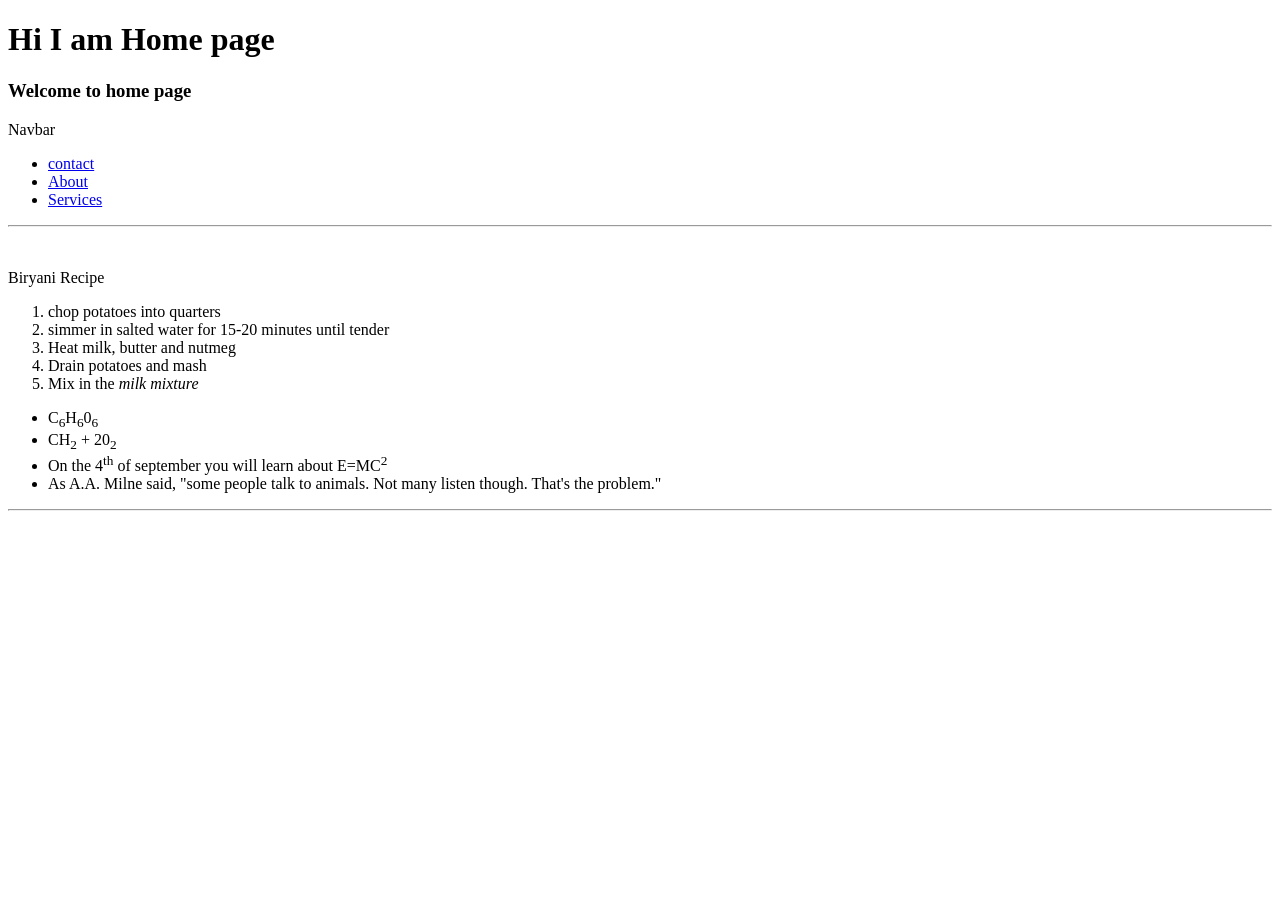
==== index.html @ 4f1360b4 "Add files via upload" ====
<!DOCTYPE html>
<html lang="en">
<head>
    <meta charset="UTF-8">
    <meta name="viewport" content="width=device-width, initial-scale=1.0">
    <title>Document</title>
</head>
<body>
    
</body>
</html>
<h1>Hi I am Home page</h1>

<h3>Welcome to home page</h3>

<p>Navbar</p>

<ul>
    <li><a href="contact.html">contact</
        a></li>
        <li><a href="about.html">About<a></
            li>
            <li><a
                href="servives.html">Services</a></li>
                </ul>

                <hr>

                <br>

                <p>Biryani Recipe</p>

                <ol>
                    <li>chop potatoes into quarters</li>
                    <li>simmer in salted water for 15-20 minutes until tender</li>
                    <li>Heat milk, butter and nutmeg</li>
                    <li>Drain potatoes and mash</li>
                    <li>Mix in the  <i>milk mixture</i></li>
                    </ol>

                    <ul>
                        <li>C<sub>6</sub>H<sub>6</sub>0<sub>6</sub></li>
                        <li>CH<sub>2</sub> + 20<sub>2</sub></li>
                        <li>On the 4<sup>th</sup> of september you will learn about E=MC<sup>2</sup></li>
                        <li>As A.A. Milne said, "some people talk to animals. Not many listen though. That's the problem."</li>
                        </ul>

                        <hr>

                    </body>
                    </html>
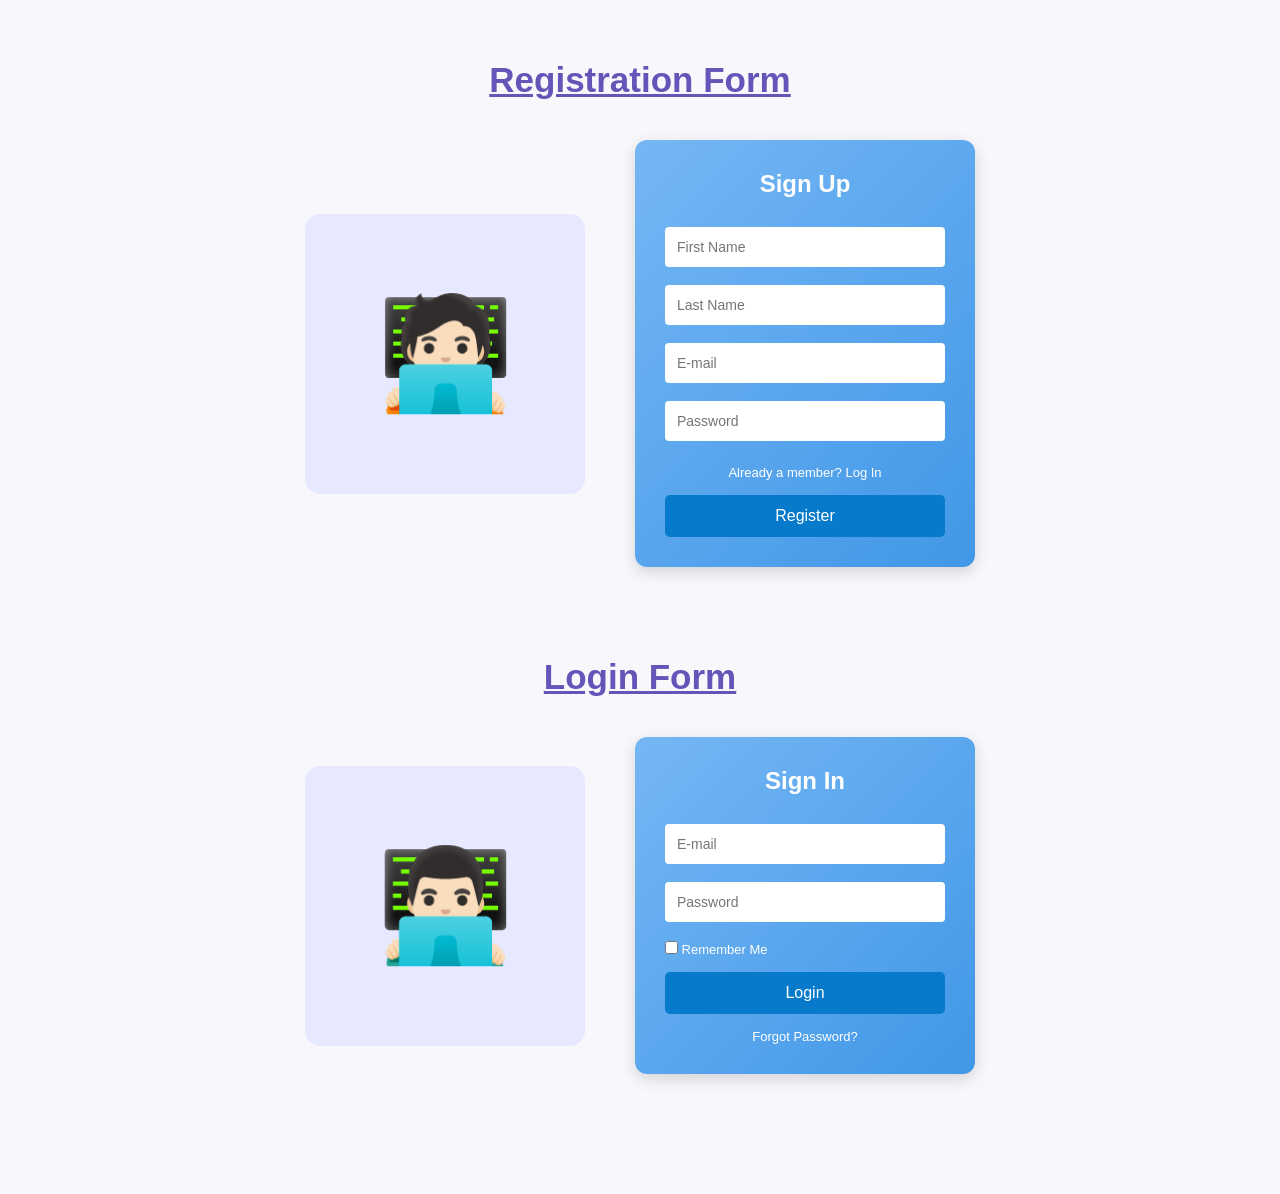
==== commit d192f01b: "Registration and login form" ====
--- a/index.html
+++ b/index.html
@@ -3,72 +3,205 @@
 <head>
     <meta charset="UTF-8">
     <meta name="viewport" content="width=device-width, initial-scale=1.0">
-    <title>Document</title>
+    <title>Registration and login Form</title>
+    <!DOCTYPE html>
+<html lang="en">
+<head>
+    <meta charset="UTF-8">
+    <meta name="viewport" content="width=device-width, initial-scale=1.0">
+    <title>Registration and Login Form</title>
+
+    <style>
+        * {
+            margin: 0;
+            padding: 0;
+            box-sizing: border-box;
+            font-family: Arial, sans-serif;
+        }
+
+        body {
+            background-color: #f8f8fc;
+            text-align: center;
+            padding: 30px 20px;
+        }
+
+        .section {
+            max-width: 900px;
+            margin: 30px auto 90px;
+        }
+
+        h1 {
+            color: #6654b8;
+            text-decoration: underline;
+            font-size: 35px;
+            margin-bottom: 40px;
+        }
+
+        .container {
+            display: flex;
+            justify-content: center;
+            align-items: center;
+            gap: 50px;
+            flex-wrap: wrap;
+        }
+
+        .illustration {
+            width: 280px;
+            height: 280px;
+            background-color: #e6e9ff;
+            border-radius: 15px;
+            display: flex;
+            justify-content: center;
+            align-items: center;
+            font-size: 110px;
+        }
+
+        .form-box {
+            width: 340px;
+            padding: 30px;
+            background: linear-gradient(135deg, #75b7f4, #4197e7);
+            border-radius: 12px;
+            box-shadow: 0 5px 15px rgba(0,0,0,0.15);
+        }
+
+        .form-box h2 {
+            color: white;
+            margin-bottom: 20px;
+        }
+
+        .form-box input:not([type="checkbox"]) {
+            width: 100%;
+            padding: 12px;
+            margin: 9px 0;
+            border: none;
+            border-radius: 4px;
+            outline: none;
+            font-size: 14px;
+        }
+
+        .form-box button {
+            width: 100%;
+            padding: 12px;
+            background-color: #087acb;
+            color: white;
+            border: none;
+            border-radius: 5px;
+            font-size: 16px;
+            cursor: pointer;
+            margin-top: 15px;
+        }
+
+        .form-box button:hover {
+            background-color: #075da0;
+        }
+
+        .remember {
+            color: white;
+            font-size: 13px;
+            text-align: left;
+            margin-top: 10px;
+        }
+
+        .form-link {
+            color: white;
+            font-size: 13px;
+            margin-top: 15px;
+        }
+
+        @media (max-width: 650px) {
+            .container {
+                flex-direction: column;
+                gap: 25px;
+            }
+
+            h1 {
+                font-size: 28px;
+            }
+        }
+    </style>
+</head>
+
+<body>
+
+    <!-- Registration Form -->
+
+    <section class="section">
+
+        <h1>Registration Form</h1>
+
+        <div class="container">
+
+            <div class="illustration">
+                🧑🏻‍💻
+            </div>
+
+            <form class="form-box">
+
+                <h2>Sign Up</h2>
+
+                <input type="text" placeholder="First Name" required>
+
+                <input type="text" placeholder="Last Name" required>
+
+                <input type="email" placeholder="E-mail" required>
+
+                <input type="password" placeholder="Password" required>
+
+                <p class="form-link">
+                    Already a member? Log In
+                </p>
+
+                <button type="submit">Register</button>
+
+            </form>
+
+        </div>
+
+    </section>
+
+
+    <!-- Login Form -->
+
+    <section class="section">
+
+        <h1>Login Form</h1>
+
+        <div class="container">
+
+            <div class="illustration">
+                👨🏻‍💻
+            </div>
+
+            <form class="form-box">
+
+                <h2>Sign In</h2>
+
+                <input type="email" placeholder="E-mail" required>
+
+                <input type="password" placeholder="Password" required>
+
+                <div class="remember">
+                    <input type="checkbox">
+                    Remember Me
+                </div>
+
+                <button type="submit">Login</button>
+
+                <p class="form-link">
+                    Forgot Password?
+                </p>
+
+            </form>
+
+        </div>
+
+    </section>
+
+</body>
+</html>
+       
 </head>
 <body>
     
 </body>
-</html>
-<h1>Hi I am Home page</h1>
-
-<h3>Welcome to home page</h3>
-
-<p>Navbar</p>
-
-<ul>
-    <li><a href="contact.html">contact</
-        a></li>
-        <li><a href="about.html">About<a></
-            li>
-            <li><a
-                href="servives.html">Services</a></li>
-                </ul>
-
-                <hr>
-
-                <br>
-
-                <p>Biryani Recipe</p>
-
-                <ol>
-                    <li>chop potatoes into quarters</li>
-                    <li>simmer in salted water for 15-20 minutes until tender</li>
-                    <li>Heat milk, butter and nutmeg</li>
-                    <li>Drain potatoes and mash</li>
-                    <li>Mix in the  <i>milk mixture</i></li>
-                    </ol>
-
-                    <ul>
-                        <li>C<sub>6</sub>H<sub>6</sub>0<sub>6</sub></li>
-                        <li>CH<sub>2</sub> + 20<sub>2</sub></li>
-                        <li>On the 4<sup>th</sup> of september you will learn about E=MC<sup>2</sup></li>
-                        <li>As A.A. Milne said, "some people talk to animals. Not many listen though. That's the problem."</li>
-                        </ul>
-
-                        <hr>
-
-                    </body>
-                    </html>
-
-                    
-        
-                
-
-                    
-                
-                
-
-                    
-
-                    
-                    
-
-
-                    
-                
-                
-            
-        
-
-
-
+</html>
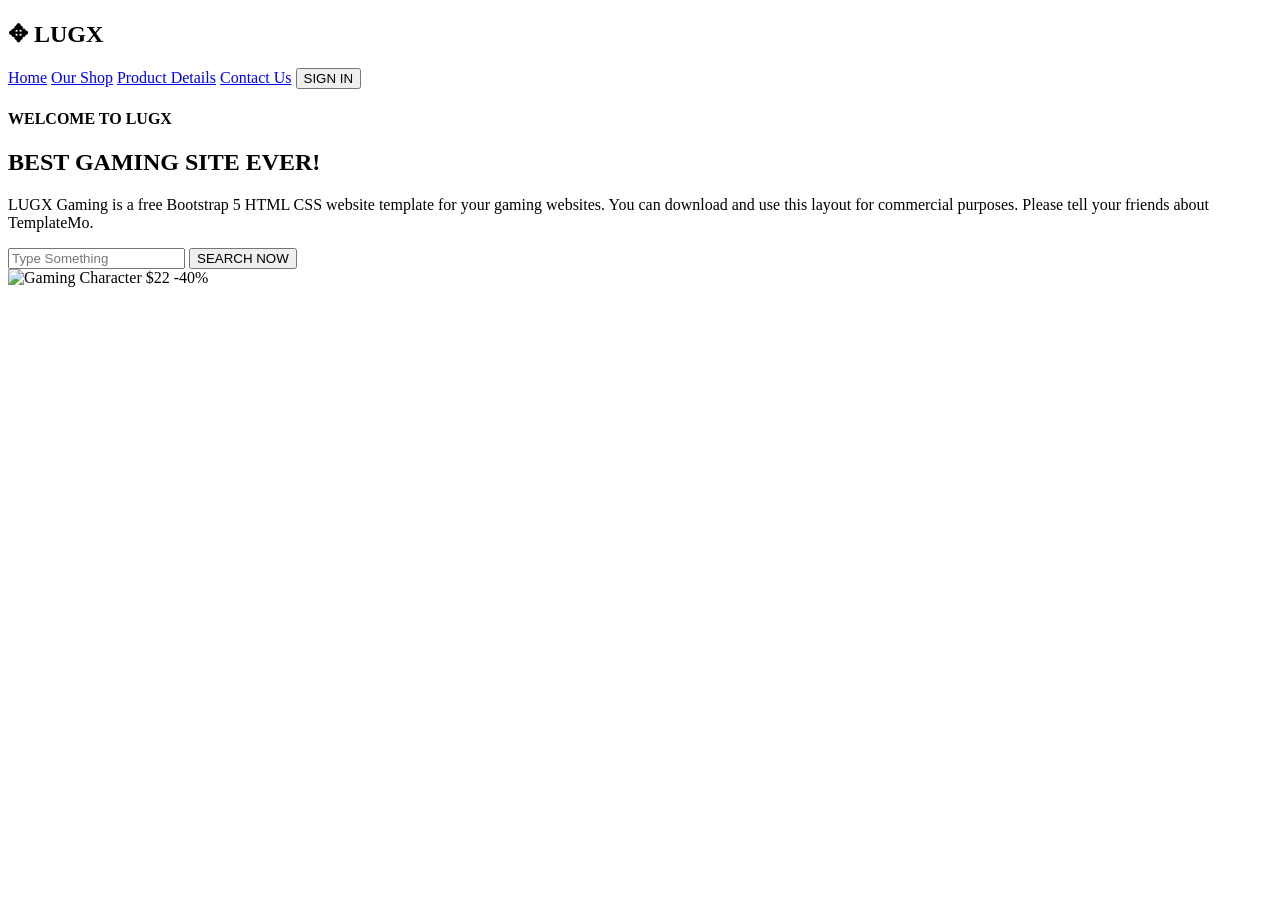
==== commit ec2adfde: "Add files via upload" ====
--- a/index.html
+++ b/index.html
@@ -1,207 +1,63 @@
-<!DOCTYPE html>
-<html lang="en">
-<head>
-    <meta charset="UTF-8">
-    <meta name="viewport" content="width=device-width, initial-scale=1.0">
-    <title>Registration and login Form</title>
+
     <!DOCTYPE html>
 <html lang="en">
 <head>
     <meta charset="UTF-8">
     <meta name="viewport" content="width=device-width, initial-scale=1.0">
-    <title>Registration and Login Form</title>
-
-    <style>
-        * {
-            margin: 0;
-            padding: 0;
-            box-sizing: border-box;
-            font-family: Arial, sans-serif;
-        }
-
-        body {
-            background-color: #f8f8fc;
-            text-align: center;
-            padding: 30px 20px;
-        }
-
-        .section {
-            max-width: 900px;
-            margin: 30px auto 90px;
-        }
-
-        h1 {
-            color: #6654b8;
-            text-decoration: underline;
-            font-size: 35px;
-            margin-bottom: 40px;
-        }
-
-        .container {
-            display: flex;
-            justify-content: center;
-            align-items: center;
-            gap: 50px;
-            flex-wrap: wrap;
-        }
-
-        .illustration {
-            width: 280px;
-            height: 280px;
-            background-color: #e6e9ff;
-            border-radius: 15px;
-            display: flex;
-            justify-content: center;
-            align-items: center;
-            font-size: 110px;
-        }
-
-        .form-box {
-            width: 340px;
-            padding: 30px;
-            background: linear-gradient(135deg, #75b7f4, #4197e7);
-            border-radius: 12px;
-            box-shadow: 0 5px 15px rgba(0,0,0,0.15);
-        }
-
-        .form-box h2 {
-            color: white;
-            margin-bottom: 20px;
-        }
-
-        .form-box input:not([type="checkbox"]) {
-            width: 100%;
-            padding: 12px;
-            margin: 9px 0;
-            border: none;
-            border-radius: 4px;
-            outline: none;
-            font-size: 14px;
-        }
-
-        .form-box button {
-            width: 100%;
-            padding: 12px;
-            background-color: #087acb;
-            color: white;
-            border: none;
-            border-radius: 5px;
-            font-size: 16px;
-            cursor: pointer;
-            margin-top: 15px;
-        }
-
-        .form-box button:hover {
-            background-color: #075da0;
-        }
-
-        .remember {
-            color: white;
-            font-size: 13px;
-            text-align: left;
-            margin-top: 10px;
-        }
-
-        .form-link {
-            color: white;
-            font-size: 13px;
-            margin-top: 15px;
-        }
-
-        @media (max-width: 650px) {
-            .container {
-                flex-direction: column;
-                gap: 25px;
-            }
-
-            h1 {
-                font-size: 28px;
-            }
-        }
-    </style>
+    <title>LUGX Gaming</title>
+    <link rel="stylesheet" href="style.css">
 </head>
-
 <body>
 
-    <!-- Registration Form -->
+    <div class="hero">
 
-    <section class="section">
-
-        <h1>Registration Form</h1>
-
-        <div class="container">
-
-            <div class="illustration">
-                🧑🏻‍💻
+        <header>
+            <div class="logo">
+                <h2>✥ LUGX</h2>
             </div>
 
-            <form class="form-box">
+            <nav>
+                <a href="#">Home</a>
+                <a href="#">Our Shop</a>
+                <a href="#">Product Details</a>
+                <a href="#">Contact Us</a>
+                <button>SIGN IN</button>
+            </nav>
+        </header>
 
-                <h2>Sign Up</h2>
+        <section class="main">
 
-                <input type="text" placeholder="First Name" required>
+            <div class="content">
+                <h4>WELCOME TO LUGX</h4>
 
-                <input type="text" placeholder="Last Name" required>
+                <h1>BEST <span>GAMING</span> SITE EVER!</h1>
 
-                <input type="email" placeholder="E-mail" required>
-
-                <input type="password" placeholder="Password" required>
-
-                <p class="form-link">
-                    Already a member? Log In
+                <p>
+                    LUGX Gaming is a free Bootstrap 5 HTML CSS website
+                    template for your gaming websites. You can download
+                    and use this layout for commercial purposes.
+                    Please tell your friends about TemplateMo.
                 </p>
 
-                <button type="submit">Register</button>
-
-            </form>
-
-        </div>
-
-    </section>
-
-
-    <!-- Login Form -->
-
-    <section class="section">
-
-        <h1>Login Form</h1>
-
-        <div class="container">
-
-            <div class="illustration">
-                👨🏻‍💻
+                <div class="search">
+                    <input type="text" placeholder="Type Something">
+                    <button>SEARCH NOW</button>
+                </div>
             </div>
 
-            <form class="form-box">
+            <div class="image">
+                <img src="https://images.unsplash.com/photo-1542751371-adc38448a05e?w=600" alt="Gaming Character">
 
-                <h2>Sign In</h2>
+                <span class="price">$22</span>
+                <span class="discount">-40%</span>
+            </div>
 
-                <input type="email" placeholder="E-mail" required>
+        </section>
 
-                <input type="password" placeholder="Password" required>
-
-                <div class="remember">
-                    <input type="checkbox">
-                    Remember Me
-                </div>
-
-                <button type="submit">Login</button>
-
-                <p class="form-link">
-                    Forgot Password?
-                </p>
-
-            </form>
-
-        </div>
-
-    </section>
+    </div>
 
 </body>
 </html>
-       
-</head>
-<body>
     
 </body>
 </html>
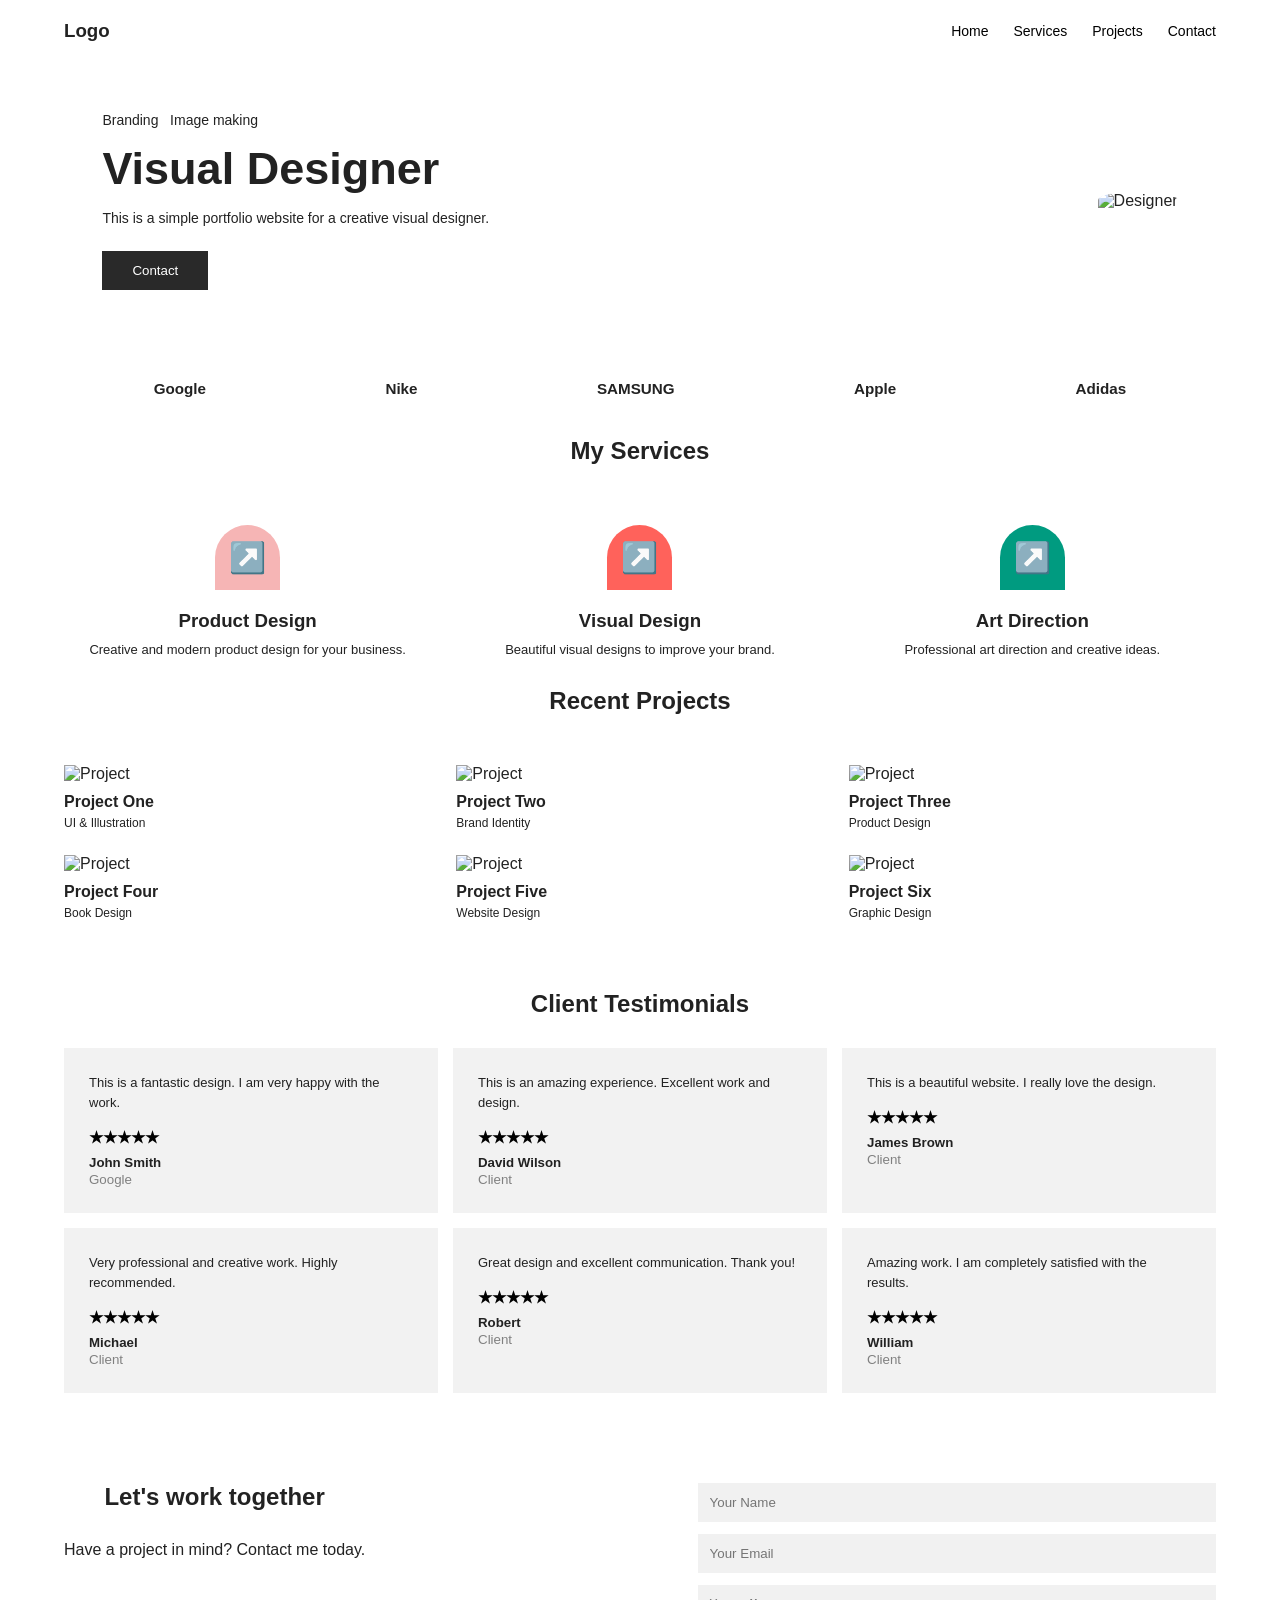
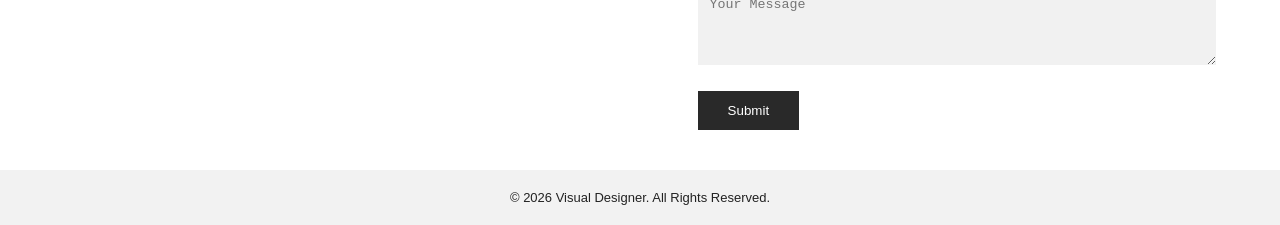
==== commit 80f1996b: "Add files via upload" ====
--- a/index.html
+++ b/index.html
@@ -1,60 +1,195 @@
-
+<!DOCTYPE html>
+<html lang="en">
+<head>
+    <meta charset="UTF-8">
+    <meta name="viewport" content="width=device-width, initial-scale=1.0">
+    <title>Document</title>
+</head>
+<body>
     <!DOCTYPE html>
 <html lang="en">
 <head>
     <meta charset="UTF-8">
     <meta name="viewport" content="width=device-width, initial-scale=1.0">
-    <title>LUGX Gaming</title>
+    <title>Visual Designer Portfolio</title>
     <link rel="stylesheet" href="style.css">
 </head>
 <body>
 
-    <div class="hero">
+    <!-- Navbar -->
+    <nav>
+        <h3>Logo</h3>
+        <ul>
+            <li><a href="#">Home</a></li>
+            <li><a href="#services">Services</a></li>
+            <li><a href="#projects">Projects</a></li>
+            <li><a href="#contact">Contact</a></li>
+        </ul>
+    </nav>
 
-        <header>
-            <div class="logo">
-                <h2>✥ LUGX</h2>
+    <!-- Hero Section -->
+    <section class="hero">
+        <div class="hero-text">
+            <p>Branding &nbsp; Image making</p>
+            <h1>Visual Designer</h1>
+            <p>
+                This is a simple portfolio website for a
+                creative visual designer.
+            </p>
+            <button>Contact</button>
+        </div>
+
+        <div class="hero-image">
+            <img src="https://images.unsplash.com/photo-1534528741775-53994a69daeb?w=500"
+                 alt="Designer">
+        </div>
+    </section>
+
+    <!-- Company Logos -->
+    <section class="brands">
+        <h3>Google</h3>
+        <h3>Nike</h3>
+        <h3>SAMSUNG</h3>
+        <h3>Apple</h3>
+        <h3>Adidas</h3>
+    </section>
+
+    <!-- Services -->
+    <section id="services">
+        <h2>My Services</h2>
+
+        <div class="services">
+            <div class="service">
+                <div class="circle pink">↗️</div>
+                <h3>Product Design</h3>
+                <p>Creative and modern product design for your business.</p>
             </div>
 
-            <nav>
-                <a href="#">Home</a>
-                <a href="#">Our Shop</a>
-                <a href="#">Product Details</a>
-                <a href="#">Contact Us</a>
-                <button>SIGN IN</button>
-            </nav>
-        </header>
-
-        <section class="main">
-
-            <div class="content">
-                <h4>WELCOME TO LUGX</h4>
-
-                <h1>BEST <span>GAMING</span> SITE EVER!</h1>
-
-                <p>
-                    LUGX Gaming is a free Bootstrap 5 HTML CSS website
-                    template for your gaming websites. You can download
-                    and use this layout for commercial purposes.
-                    Please tell your friends about TemplateMo.
-                </p>
-
-                <div class="search">
-                    <input type="text" placeholder="Type Something">
-                    <button>SEARCH NOW</button>
-                </div>
+            <div class="service">
+                <div class="circle red">↗️</div>
+                <h3>Visual Design</h3>
+                <p>Beautiful visual designs to improve your brand.</p>
             </div>
 
-            <div class="image">
-                <img src="https://images.unsplash.com/photo-1542751371-adc38448a05e?w=600" alt="Gaming Character">
+            <div class="service">
+                <div class="circle green">↗️</div>
+                <h3>Art Direction</h3>
+                <p>Professional art direction and creative ideas.</p>
+            </div>
+        </div>
+    </section>
 
-                <span class="price">$22</span>
-                <span class="discount">-40%</span>
+    <!-- Recent Projects -->
+    <section id="projects">
+        <h2>Recent Projects</h2>
+
+        <div class="projects">
+            <div class="project">
+                <img src="https://images.unsplash.com/photo-1544947950-fa07a98d237f?w=500" alt="Project">
+                <h4>Project One</h4>
+                <p>UI & Illustration</p>
             </div>
 
-        </section>
+            <div class="project">
+                <img src="https://images.unsplash.com/photo-1556229010-6c3f2c9ca5f8?w=500" alt="Project">
+                <h4>Project Two</h4>
+                <p>Brand Identity</p>
+            </div>
 
-    </div>
+            <div class="project">
+                <img src="https://images.unsplash.com/photo-1545235617-9465d2a55698?w=500" alt="Project">
+                <h4>Project Three</h4>
+                <p>Product Design</p>
+            </div>
+
+            <div class="project">
+                <img src="https://images.unsplash.com/photo-1543002588-bfa74002ed7e?w=500" alt="Project">
+                <h4>Project Four</h4>
+                <p>Book Design</p>
+            </div>
+
+            <div class="project">
+                <img src="https://images.unsplash.com/photo-1507238691740-187a5b1d37b8?w=500" alt="Project">
+                <h4>Project Five</h4>
+                <p>Website Design</p>
+            </div>
+
+            <div class="project">
+                <img src="https://images.unsplash.com/photo-1544816155-12df9643f363?w=500" alt="Project">
+                <h4>Project Six</h4>
+                <p>Graphic Design</p>
+            </div>
+        </div>
+    </section>
+
+    <!-- Testimonials -->
+    <section class="testimonials">
+        <h2>Client Testimonials</h2>
+
+        <div class="reviews">
+            <div class="review">
+                <p>This is a fantastic design. I am very happy with the work.</p>
+                <h4>★★★★★</h4>
+                <h5>John Smith</h5>
+                <small>Google</small>
+            </div>
+
+            <div class="review">
+                <p>This is an amazing experience. Excellent work and design.</p>
+                <h4>★★★★★</h4>
+                <h5>David Wilson</h5>
+                <small>Client</small>
+            </div>
+
+            <div class="review">
+                <p>This is a beautiful website. I really love the design.</p>
+                <h4>★★★★★</h4>
+                <h5>James Brown</h5>
+                <small>Client</small>
+            </div>
+
+            <div class="review">
+                <p>Very professional and creative work. Highly recommended.</p>
+                <h4>★★★★★</h4>
+                <h5>Michael</h5>
+                <small>Client</small>
+            </div>
+
+            <div class="review">
+                <p>Great design and excellent communication. Thank you!</p>
+                <h4>★★★★★</h4>
+                <h5>Robert</h5>
+                <small>Client</small>
+            </div>
+
+            <div class="review">
+                <p>Amazing work. I am completely satisfied with the results.</p>
+                <h4>★★★★★</h4>
+                <h5>William</h5>
+                <small>Client</small>
+            </div>
+        </div>
+    </section>
+
+    <!-- Contact -->
+    <section id="contact" class="contact">
+        <div>
+            <h2>Let's work together</h2>
+            <p>Have a project in mind? Contact me today.</p>
+        </div>
+
+        <form>
+            <input type="text" placeholder="Your Name">
+            <input type="email" placeholder="Your Email">
+            <textarea placeholder="Your Message"></textarea>
+            <button type="submit">Submit</button>
+        </form>
+    </section>
+
+    <!-- Footer -->
+    <footer>
+        <p>© 2026 Visual Designer. All Rights Reserved.</p>
+    </footer>
 
 </body>
 </html>
--- a/style.css
+++ b/style.css
@@ -0,0 +1,287 @@
+* {
+    margin: 0;
+    padding: 0;
+    box-sizing: border-box;
+}
+
+body {
+    font-family: Arial, sans-serif;
+    background-color: white;
+    color: #222;
+}
+
+/* Navbar */
+
+nav {
+    display: flex;
+    justify-content: space-between;
+    align-items: center;
+    padding: 20px 5%;
+}
+
+nav ul {
+    display: flex;
+    list-style: none;
+    gap: 25px;
+}
+
+nav ul li a {
+    text-decoration: none;
+    color: black;
+    font-size: 14px;
+}
+
+/* Hero */
+
+.hero {
+    display: flex;
+    justify-content: space-between;
+    align-items: center;
+    padding: 50px 8%;
+}
+
+.hero-text {
+    width: 50%;
+}
+
+.hero-text p {
+    margin-bottom: 15px;
+    font-size: 14px;
+}
+
+.hero-text h1 {
+    font-size: 45px;
+    margin-bottom: 15px;
+}
+
+button {
+    background-color: #292929;
+    color: white;
+    border: none;
+    padding: 12px 30px;
+    cursor: pointer;
+    margin-top: 10px;
+}
+
+.hero-image img {
+    width: 230px;
+    height: 280px;
+    object-fit: cover;
+    border-radius: 45% 45% 0 0;
+}
+
+/* Brands */
+
+.brands {
+    display: flex;
+    justify-content: space-around;
+    align-items: center;
+    padding: 40px 5%;
+    font-size: 13px;
+}
+
+/* Services */
+
+section h2 {
+    text-align: center;
+    margin-bottom: 30px;
+}
+
+.services {
+    display: flex;
+    justify-content: space-around;
+    text-align: center;
+    padding: 30px 5%;
+    gap: 25px;
+}
+
+.service {
+    width: 30%;
+}
+
+.circle {
+    width: 65px;
+    height: 65px;
+    margin: auto;
+    margin-bottom: 20px;
+    font-size: 30px;
+    padding-top: 15px;
+    border-radius: 50% 50% 0 0;
+}
+
+.pink {
+    background-color: #f6b5b5;
+}
+
+.red {
+    background-color: #ff625b;
+}
+
+.green {
+    background-color: #009b80;
+}
+
+.service p {
+    font-size: 13px;
+    margin-top: 10px;
+}
+
+/* Projects */
+
+.projects {
+    display: grid;
+    grid-template-columns: repeat(3, 1fr);
+    gap: 25px;
+    padding: 20px 5%;
+}
+
+.project img {
+    width: 100%;
+    height: 180px;
+    object-fit: cover;
+}
+
+.project h4 {
+    margin-top: 10px;
+}
+
+.project p {
+    font-size: 12px;
+    margin-top: 5px;
+}
+
+/* Testimonials */
+
+.testimonials {
+    padding: 50px 5%;
+}
+
+.reviews {
+    display: grid;
+    grid-template-columns: repeat(3, 1fr);
+    gap: 15px;
+}
+
+.review {
+    background-color: #f2f2f2;
+    padding: 25px;
+    min-height: 140px;
+}
+
+.review p {
+    font-size: 13px;
+    line-height: 20px;
+}
+
+.review h4 {
+    margin-top: 15px;
+    color: black;
+}
+
+.review h5 {
+    margin-top: 8px;
+}
+
+.review small {
+    color: gray;
+}
+
+/* Contact */
+
+.contact {
+    display: flex;
+    justify-content: space-between;
+    padding: 40px 5%;
+    gap: 30px;
+}
+
+.contact form {
+    width: 45%;
+}
+
+.contact input,
+.contact textarea {
+    width: 100%;
+    padding: 12px;
+    margin-bottom: 12px;
+    border: none;
+    background-color: #f1f1f1;
+}
+
+.contact textarea {
+    height: 80px;
+}
+
+/* Footer */
+
+footer {
+    text-align: center;
+    padding: 20px;
+    background-color: #f2f2f2;
+    font-size: 13px;
+}
+
+/* Mobile Responsive */
+
+@media (max-width: 768px) {
+
+    nav {
+        flex-direction: column;
+        gap: 20px;
+    }
+
+    nav ul {
+        gap: 12px;
+        flex-wrap: wrap;
+        justify-content: center;
+    }
+
+    .hero {
+        flex-direction: column;
+        gap: 30px;
+        text-align: center;
+    }
+
+    .hero-text {
+        width: 100%;
+    }
+
+    .brands {
+        flex-wrap: wrap;
+        gap: 25px;
+    }
+
+    .services {
+        flex-direction: column;
+    }
+
+    .service {
+        width: 100%;
+    }
+
+    .projects {
+        grid-template-columns: repeat(2, 1fr);
+    }
+
+    .reviews {
+        grid-template-columns: 1fr;
+    }
+
+    .contact {
+        flex-direction: column;
+    }
+
+    .contact form {
+        width: 100%;
+    }
+}
+
+@media (max-width: 480px) {
+    .projects {
+        grid-template-columns: 1fr;
+    }
+
+    .hero-text h1 {
+        font-size: 35px;
+    }
+}
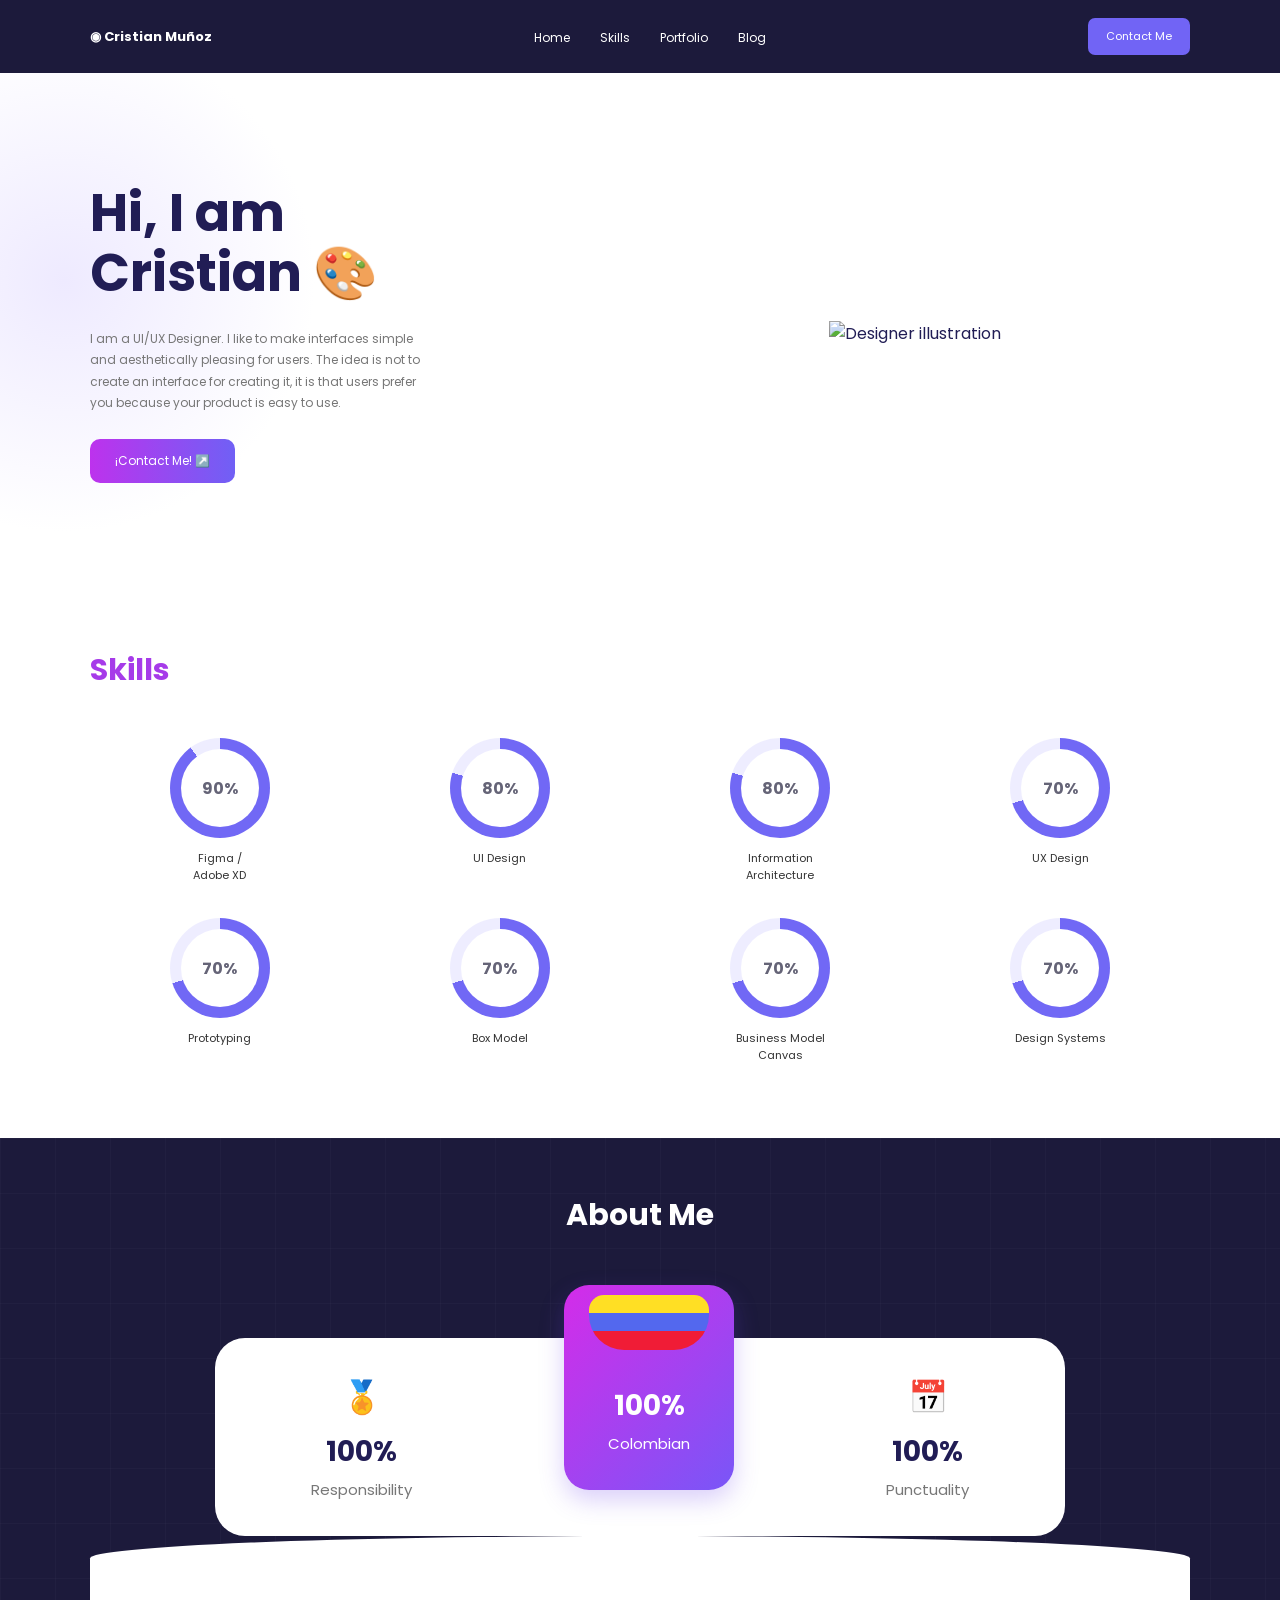
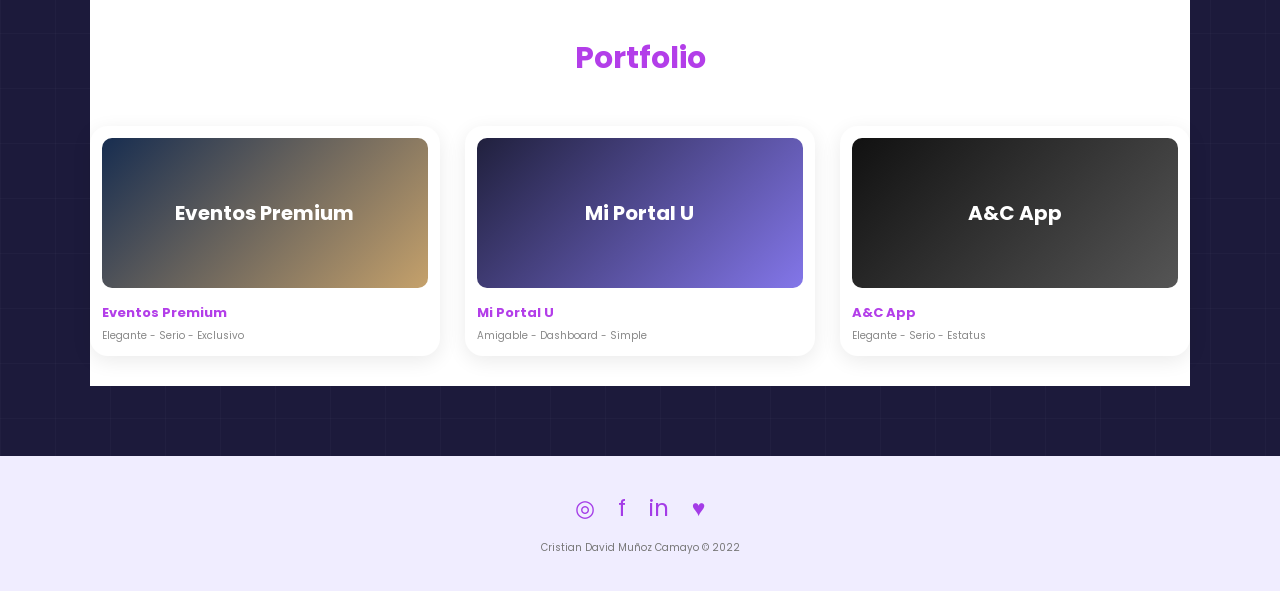
==== commit 9769d24d: "Add files via upload" ====
--- a/index.html
+++ b/index.html
@@ -3,196 +3,144 @@
 <head>
     <meta charset="UTF-8">
     <meta name="viewport" content="width=device-width, initial-scale=1.0">
-    <title>Document</title>
-</head>
-<body>
-    <!DOCTYPE html>
-<html lang="en">
-<head>
-    <meta charset="UTF-8">
-    <meta name="viewport" content="width=device-width, initial-scale=1.0">
-    <title>Visual Designer Portfolio</title>
+    <title>Cristian Portfolio</title>
     <link rel="stylesheet" href="style.css">
 </head>
 <body>
 
-    <!-- Navbar -->
+<header>
+    <div class="logo">◉ Cristian Muñoz</div>
     <nav>
-        <h3>Logo</h3>
-        <ul>
-            <li><a href="#">Home</a></li>
-            <li><a href="#services">Services</a></li>
-            <li><a href="#projects">Projects</a></li>
-            <li><a href="#contact">Contact</a></li>
-        </ul>
+        <a href="#home">Home</a>
+        <a href="#skills">Skills</a>
+        <a href="#portfolio">Portfolio</a>
+        <a href="#about">Blog</a>
     </nav>
+    <a href="#contact" class="contact">Contact Me</a>
+</header>
 
-    <!-- Hero Section -->
-    <section class="hero">
-        <div class="hero-text">
-            <p>Branding &nbsp; Image making</p>
-            <h1>Visual Designer</h1>
-            <p>
-                This is a simple portfolio website for a
-                creative visual designer.
-            </p>
-            <button>Contact</button>
+<section class="hero" id="home">
+    <div class="hero-text">
+        <h1>Hi, I am<br>Cristian 🎨</h1>
+        <p>
+            I am a UI/UX Designer. I like to make interfaces
+            simple and aesthetically pleasing for users.
+            The idea is not to create an interface for creating
+            it, it is that users prefer you because your product
+            is easy to use.
+        </p>
+        <a href="#contact" class="button">¡Contact Me! ↗️</a>
+    </div>
+
+    <div class="hero-image">
+        <img src="https://res.cloudinary.com/saylani-welfare/image/upload/v1791346999/assignment/assignment/1791346997_0_xk7r4hqi.png" alt="Designer illustration">
+    </div>
+</section>
+
+<section class="skills" id="skills">
+    <h2>Skills</h2>
+
+    <div class="skill-grid">
+        <div class="skill">
+            <div class="circle" style="--percent:90"><span>90%</span></div>
+            <p>Figma /<br>Adobe XD</p>
         </div>
 
-        <div class="hero-image">
-            <img src="https://images.unsplash.com/photo-1534528741775-53994a69daeb?w=500"
-                 alt="Designer">
+        <div class="skill">
+            <div class="circle" style="--percent:80"><span>80%</span></div>
+            <p>UI Design</p>
         </div>
-    </section>
 
-    <!-- Company Logos -->
-    <section class="brands">
-        <h3>Google</h3>
-        <h3>Nike</h3>
-        <h3>SAMSUNG</h3>
-        <h3>Apple</h3>
-        <h3>Adidas</h3>
-    </section>
+        <div class="skill">
+            <div class="circle" style="--percent:80"><span>80%</span></div>
+            <p>Information<br>Architecture</p>
+        </div>
 
-    <!-- Services -->
-    <section id="services">
-        <h2>My Services</h2>
+        <div class="skill">
+            <div class="circle" style="--percent:70"><span>70%</span></div>
+            <p>UX Design</p>
+        </div>
 
-        <div class="services">
-            <div class="service">
-                <div class="circle pink">↗️</div>
-                <h3>Product Design</h3>
-                <p>Creative and modern product design for your business.</p>
+        <div class="skill">
+            <div class="circle" style="--percent:70"><span>70%</span></div>
+            <p>Prototyping</p>
+        </div>
+
+        <div class="skill">
+            <div class="circle" style="--percent:70"><span>70%</span></div>
+            <p>Box Model</p>
+        </div>
+
+        <div class="skill">
+            <div class="circle" style="--percent:70"><span>70%</span></div>
+            <p>Business Model<br>Canvas</p>
+        </div>
+
+        <div class="skill">
+            <div class="circle" style="--percent:70"><span>70%</span></div>
+            <p>Design Systems</p>
+        </div>
+    </div>
+</section>
+
+<section class="about" id="about">
+    <h2>About Me</h2>
+
+    <div class="about-card">
+        <div class="about-item">
+            <div class="icon">🏅</div>
+            <h3>100%</h3>
+            <p>Responsibility</p>
+        </div>
+
+        <div class="country">
+            <div class="flag"></div>
+            <h3>100%</h3>
+            <p>Colombian</p>
+        </div>
+
+        <div class="about-item">
+            <div class="icon">📅</div>
+            <h3>100%</h3>
+            <p>Punctuality</p>
+        </div>
+    </div>
+
+    <section class="portfolio" id="portfolio">
+        <h2>Portfolio</h2>
+
+        <div class="project-grid">
+            <div class="project">
+                <div class="preview preview-one">
+                    <span>Eventos Premium</span>
+                </div>
+                <h3>Eventos Premium</h3>
+                <p>Elegante - Serio - Exclusivo</p>
             </div>
 
-            <div class="service">
-                <div class="circle red">↗️</div>
-                <h3>Visual Design</h3>
-                <p>Beautiful visual designs to improve your brand.</p>
+            <div class="project">
+                <div class="preview preview-two">
+                    <span>Mi Portal U</span>
+                </div>
+                <h3>Mi Portal U</h3>
+                <p>Amigable - Dashboard - Simple</p>
             </div>
 
-            <div class="service">
-                <div class="circle green">↗️</div>
-                <h3>Art Direction</h3>
-                <p>Professional art direction and creative ideas.</p>
+            <div class="project">
+                <div class="preview preview-three">
+                    <span>A&C App</span>
+                </div>
+                <h3>A&C App</h3>
+                <p>Elegante - Serio - Estatus</p>
             </div>
         </div>
     </section>
+</section>
 
-    <!-- Recent Projects -->
-    <section id="projects">
-        <h2>Recent Projects</h2>
-
-        <div class="projects">
-            <div class="project">
-                <img src="https://images.unsplash.com/photo-1544947950-fa07a98d237f?w=500" alt="Project">
-                <h4>Project One</h4>
-                <p>UI & Illustration</p>
-            </div>
-
-            <div class="project">
-                <img src="https://images.unsplash.com/photo-1556229010-6c3f2c9ca5f8?w=500" alt="Project">
-                <h4>Project Two</h4>
-                <p>Brand Identity</p>
-            </div>
-
-            <div class="project">
-                <img src="https://images.unsplash.com/photo-1545235617-9465d2a55698?w=500" alt="Project">
-                <h4>Project Three</h4>
-                <p>Product Design</p>
-            </div>
-
-            <div class="project">
-                <img src="https://images.unsplash.com/photo-1543002588-bfa74002ed7e?w=500" alt="Project">
-                <h4>Project Four</h4>
-                <p>Book Design</p>
-            </div>
-
-            <div class="project">
-                <img src="https://images.unsplash.com/photo-1507238691740-187a5b1d37b8?w=500" alt="Project">
-                <h4>Project Five</h4>
-                <p>Website Design</p>
-            </div>
-
-            <div class="project">
-                <img src="https://images.unsplash.com/photo-1544816155-12df9643f363?w=500" alt="Project">
-                <h4>Project Six</h4>
-                <p>Graphic Design</p>
-            </div>
-        </div>
-    </section>
-
-    <!-- Testimonials -->
-    <section class="testimonials">
-        <h2>Client Testimonials</h2>
-
-        <div class="reviews">
-            <div class="review">
-                <p>This is a fantastic design. I am very happy with the work.</p>
-                <h4>★★★★★</h4>
-                <h5>John Smith</h5>
-                <small>Google</small>
-            </div>
-
-            <div class="review">
-                <p>This is an amazing experience. Excellent work and design.</p>
-                <h4>★★★★★</h4>
-                <h5>David Wilson</h5>
-                <small>Client</small>
-            </div>
-
-            <div class="review">
-                <p>This is a beautiful website. I really love the design.</p>
-                <h4>★★★★★</h4>
-                <h5>James Brown</h5>
-                <small>Client</small>
-            </div>
-
-            <div class="review">
-                <p>Very professional and creative work. Highly recommended.</p>
-                <h4>★★★★★</h4>
-                <h5>Michael</h5>
-                <small>Client</small>
-            </div>
-
-            <div class="review">
-                <p>Great design and excellent communication. Thank you!</p>
-                <h4>★★★★★</h4>
-                <h5>Robert</h5>
-                <small>Client</small>
-            </div>
-
-            <div class="review">
-                <p>Amazing work. I am completely satisfied with the results.</p>
-                <h4>★★★★★</h4>
-                <h5>William</h5>
-                <small>Client</small>
-            </div>
-        </div>
-    </section>
-
-    <!-- Contact -->
-    <section id="contact" class="contact">
-        <div>
-            <h2>Let's work together</h2>
-            <p>Have a project in mind? Contact me today.</p>
-        </div>
-
-        <form>
-            <input type="text" placeholder="Your Name">
-            <input type="email" placeholder="Your Email">
-            <textarea placeholder="Your Message"></textarea>
-            <button type="submit">Submit</button>
-        </form>
-    </section>
-
-    <!-- Footer -->
-    <footer>
-        <p>© 2026 Visual Designer. All Rights Reserved.</p>
-    </footer>
+<footer id="contact">
+    <div class="socials">◎　f　in　♥️</div>
+    <p>Cristian David Muñoz Camayo © 2022</p>
+</footer>
 
 </body>
-</html>
-    
-</body>
 </html>
--- a/style.css
+++ b/style.css
@@ -1,287 +1,375 @@
+@import url('https://fonts.googleapis.com/css2?family=Poppins:wght@400;500;600;700;800&display=swap');
+
 * {
     margin: 0;
     padding: 0;
     box-sizing: border-box;
 }
 
+html {
+    scroll-behavior: smooth;
+}
+
 body {
-    font-family: Arial, sans-serif;
-    background-color: white;
-    color: #222;
-}
-
-/* Navbar */
-
-nav {
+    font-family: 'Poppins', sans-serif;
+    color: #211d55;
+}
+
+/* HEADER */
+
+header {
+    background: #1c1a3b;
+    color: white;
+    padding: 18px 7%;
     display: flex;
     justify-content: space-between;
     align-items: center;
-    padding: 20px 5%;
-}
-
-nav ul {
-    display: flex;
-    list-style: none;
-    gap: 25px;
-}
-
-nav ul li a {
+}
+
+.logo {
+    font-size: 13px;
+    font-weight: bold;
+}
+
+nav a {
+    color: white;
     text-decoration: none;
-    color: black;
-    font-size: 14px;
-}
-
-/* Hero */
+    margin: 0 13px;
+    font-size: 12px;
+}
+
+.contact {
+    background: #7164f5;
+    color: white;
+    padding: 10px 18px;
+    border-radius: 7px;
+    text-decoration: none;
+    font-size: 11px;
+}
+
+/* HERO */
 
 .hero {
-    display: flex;
-    justify-content: space-between;
-    align-items: center;
-    padding: 50px 8%;
+    min-height: 520px;
+    display: flex;
+    align-items: center;
+    padding: 60px 7%;
+    background:
+        radial-gradient(circle at 5% 40%, #eeeaff, transparent 20%),
+        white;
 }
 
 .hero-text {
     width: 50%;
 }
 
+.hero-text h1 {
+    font-size: 52px;
+    line-height: 1.15;
+    margin-bottom: 25px;
+}
+
 .hero-text p {
-    margin-bottom: 15px;
-    font-size: 14px;
-}
-
-.hero-text h1 {
-    font-size: 45px;
-    margin-bottom: 15px;
-}
-
-button {
-    background-color: #292929;
-    color: white;
-    border: none;
-    padding: 12px 30px;
-    cursor: pointer;
-    margin-top: 10px;
+    font-size: 12px;
+    line-height: 1.8;
+    max-width: 350px;
+    margin-bottom: 25px;
+    color: #777;
+}
+
+.button {
+    display: inline-block;
+    background: linear-gradient(90deg, #bd32ed, #7060f5);
+    color: white;
+    padding: 13px 25px;
+    border-radius: 10px;
+    text-decoration: none;
+    font-size: 12px;
+}
+
+.hero-image {
+    width: 50%;
+    text-align: center;
 }
 
 .hero-image img {
-    width: 230px;
-    height: 280px;
-    object-fit: cover;
-    border-radius: 45% 45% 0 0;
-}
-
-/* Brands */
-
-.brands {
-    display: flex;
+    width: 100%;
+    max-height: 380px;
+    object-fit: contain;
+}
+
+/* SKILLS */
+
+.skills {
+    padding: 55px 7% 75px;
+    background: white;
+}
+
+.skills h2 {
+    color: #a63be9;
+    font-size: 30px;
+    margin-bottom: 45px;
+}
+
+.skill-grid {
+    display: grid;
+    grid-template-columns: repeat(4, 1fr);
+    gap: 35px 20px;
+    text-align: center;
+}
+
+.skill {
+    display: flex;
+    align-items: center;
+    flex-direction: column;
+}
+
+.circle {
+    width: 100px;
+    height: 100px;
+    border-radius: 50%;
+    background: conic-gradient(
+        #7168f5 calc(var(--percent) * 1%),
+        #eeedff 0
+    );
+    display: flex;
+    align-items: center;
+    justify-content: center;
+    position: relative;
+}
+
+.circle::before {
+    content: "";
+    position: absolute;
+    width: 78px;
+    height: 78px;
+    background: white;
+    border-radius: 50%;
+}
+
+.circle span {
+    position: relative;
+    font-size: 16px;
+    font-weight: bold;
+    color: #656477;
+}
+
+.skill p {
+    font-size: 11px;
+    margin-top: 12px;
+    line-height: 1.5;
+    color: #333;
+}
+
+/* ABOUT */
+
+.about {
+    background: #1c1a3b;
+    padding: 55px 7% 70px;
+    color: white;
+    background-image:
+        linear-gradient(#ffffff06 1px, transparent 1px),
+        linear-gradient(90deg, #ffffff06 1px, transparent 1px);
+    background-size: 55px 55px;
+}
+
+.about h2 {
+    text-align: center;
+    font-size: 30px;
+    margin-bottom: 100px;
+}
+
+.about-card {
+    background: white;
+    color: #211d55;
+    border-radius: 30px;
+    max-width: 850px;
+    margin: auto;
+    padding: 35px 20px;
+    display: flex;
+    align-items: center;
     justify-content: space-around;
-    align-items: center;
-    padding: 40px 5%;
-    font-size: 13px;
-}
-
-/* Services */
-
-section h2 {
-    text-align: center;
-    margin-bottom: 30px;
-}
-
-.services {
-    display: flex;
-    justify-content: space-around;
-    text-align: center;
-    padding: 30px 5%;
-    gap: 25px;
-}
-
-.service {
-    width: 30%;
-}
-
-.circle {
-    width: 65px;
-    height: 65px;
-    margin: auto;
-    margin-bottom: 20px;
+    text-align: center;
+}
+
+.about-item .icon {
+    font-size: 32px;
+    margin-bottom: 10px;
+}
+
+.about-item h3,
+.country h3 {
+    font-size: 28px;
+}
+
+.about-item p,
+.country p {
+    font-size: 15px;
+    color: #777;
+    margin-top: 5px;
+}
+
+.country {
+    background: linear-gradient(135deg, #d42ce9, #7956f7);
+    color: white;
+    padding: 65px 25px 35px;
+    border-radius: 25px;
+    margin-top: -100px;
+    box-shadow: 0 10px 25px #6d40ec40;
+}
+
+.country p {
+    color: white;
+}
+
+.flag {
+    height: 55px;
+    width: 120px;
+    border-radius: 15px 15px 35px 35px;
+    margin: -55px auto 35px;
+    background: linear-gradient(
+        to bottom,
+        #ffdf24 0 33%,
+        #5368ee 33% 66%,
+        #f01c36 66%
+    );
+}
+
+/* PORTFOLIO */
+
+.portfolio {
+    padding: 100px 0 30px;
+    background: #fff;
+    color: #211d55;
+    border-radius: 50% 50% 0 0 / 5% 5% 0 0;
+}
+
+.portfolio h2 {
+    color: #b33ee9;
     font-size: 30px;
-    padding-top: 15px;
-    border-radius: 50% 50% 0 0;
-}
-
-.pink {
-    background-color: #f6b5b5;
-}
-
-.red {
-    background-color: #ff625b;
-}
-
-.green {
-    background-color: #009b80;
-}
-
-.service p {
-    font-size: 13px;
-    margin-top: 10px;
-}
-
-/* Projects */
-
-.projects {
+    margin-bottom: 45px;
+}
+
+.project-grid {
     display: grid;
     grid-template-columns: repeat(3, 1fr);
     gap: 25px;
-    padding: 20px 5%;
-}
-
-.project img {
-    width: 100%;
-    height: 180px;
-    object-fit: cover;
-}
-
-.project h4 {
-    margin-top: 10px;
+}
+
+.project {
+    background: white;
+    border-radius: 18px;
+    padding: 12px;
+    box-shadow: 0 5px 20px #00000015;
+}
+
+.preview {
+    height: 150px;
+    border-radius: 10px;
+    display: flex;
+    align-items: center;
+    justify-content: center;
+    color: white;
+    font-size: 20px;
+    font-weight: bold;
+    text-align: center;
+}
+
+.preview-one {
+    background: linear-gradient(135deg, #172d50, #c5a16b);
+}
+
+.preview-two {
+    background: linear-gradient(135deg, #20203d, #8376e9);
+}
+
+.preview-three {
+    background: linear-gradient(135deg, #111, #555);
+}
+
+.project h3 {
+    color: #b33ee9;
+    font-size: 13px;
+    margin-top: 15px;
 }
 
 .project p {
-    font-size: 12px;
+    font-size: 10px;
+    color: #888;
     margin-top: 5px;
 }
 
-/* Testimonials */
-
-.testimonials {
-    padding: 50px 5%;
-}
-
-.reviews {
-    display: grid;
-    grid-template-columns: repeat(3, 1fr);
-    gap: 15px;
-}
-
-.review {
-    background-color: #f2f2f2;
-    padding: 25px;
-    min-height: 140px;
-}
-
-.review p {
-    font-size: 13px;
-    line-height: 20px;
-}
-
-.review h4 {
-    margin-top: 15px;
-    color: black;
-}
-
-.review h5 {
-    margin-top: 8px;
-}
-
-.review small {
-    color: gray;
-}
-
-/* Contact */
-
-.contact {
-    display: flex;
-    justify-content: space-between;
-    padding: 40px 5%;
-    gap: 30px;
-}
-
-.contact form {
-    width: 45%;
-}
-
-.contact input,
-.contact textarea {
-    width: 100%;
-    padding: 12px;
-    margin-bottom: 12px;
-    border: none;
-    background-color: #f1f1f1;
-}
-
-.contact textarea {
-    height: 80px;
-}
-
-/* Footer */
+/* FOOTER */
 
 footer {
-    text-align: center;
-    padding: 20px;
-    background-color: #f2f2f2;
-    font-size: 13px;
-}
-
-/* Mobile Responsive */
-
-@media (max-width: 768px) {
-
-    nav {
-        flex-direction: column;
-        gap: 20px;
-    }
-
-    nav ul {
-        gap: 12px;
-        flex-wrap: wrap;
-        justify-content: center;
+    background: #f0edff;
+    padding: 35px 10px;
+    text-align: center;
+}
+
+.socials {
+    color: #a43ce7;
+    font-size: 23px;
+    margin-bottom: 15px;
+}
+
+footer p {
+    font-size: 10px;
+    color: #777;
+}
+
+/* MOBILE */
+
+@media (max-width: 650px) {
+
+    header {
+        padding: 15px 4%;
+    }
+
+    nav a {
+        margin: 0 4px;
+        font-size: 9px;
+    }
+
+    .contact {
+        display: none;
     }
 
     .hero {
         flex-direction: column;
-        gap: 30px;
         text-align: center;
     }
 
-    .hero-text {
+    .hero-text,
+    .hero-image {
         width: 100%;
     }
 
-    .brands {
-        flex-wrap: wrap;
-        gap: 25px;
-    }
-
-    .services {
-        flex-direction: column;
-    }
-
-    .service {
-        width: 100%;
-    }
-
-    .projects {
+    .hero-text h1 {
+        font-size: 38px;
+    }
+
+    .hero-text p {
+        margin: 20px auto;
+    }
+
+    .hero-image img {
+        margin-top: 30px;
+    }
+
+    .skill-grid {
         grid-template-columns: repeat(2, 1fr);
     }
 
-    .reviews {
+    .about-card {
+        padding: 25px 8px;
+    }
+
+    .country {
+        padding: 55px 12px 25px;
+    }
+
+    .project-grid {
         grid-template-columns: 1fr;
     }
-
-    .contact {
-        flex-direction: column;
-    }
-
-    .contact form {
-        width: 100%;
-    }
-}
-
-@media (max-width: 480px) {
-    .projects {
-        grid-template-columns: 1fr;
-    }
-
-    .hero-text h1 {
-        font-size: 35px;
-    }
 }
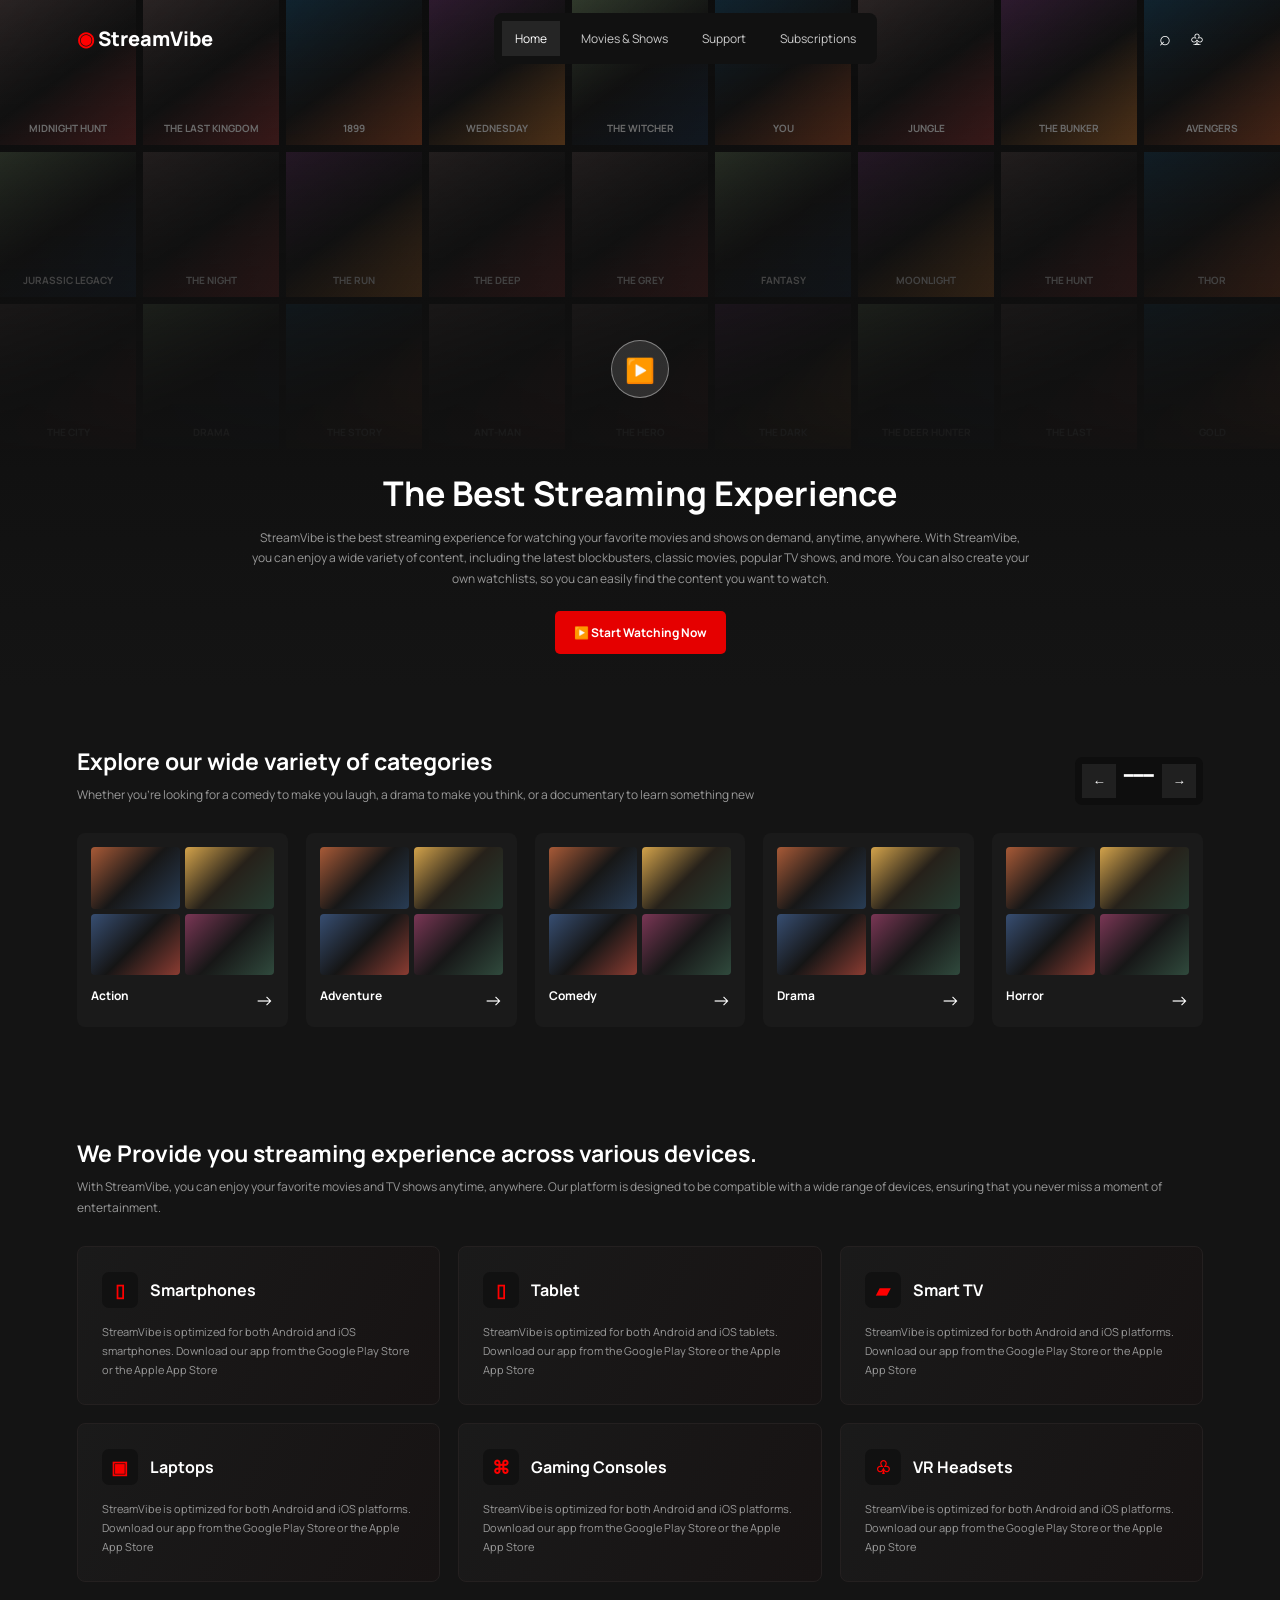
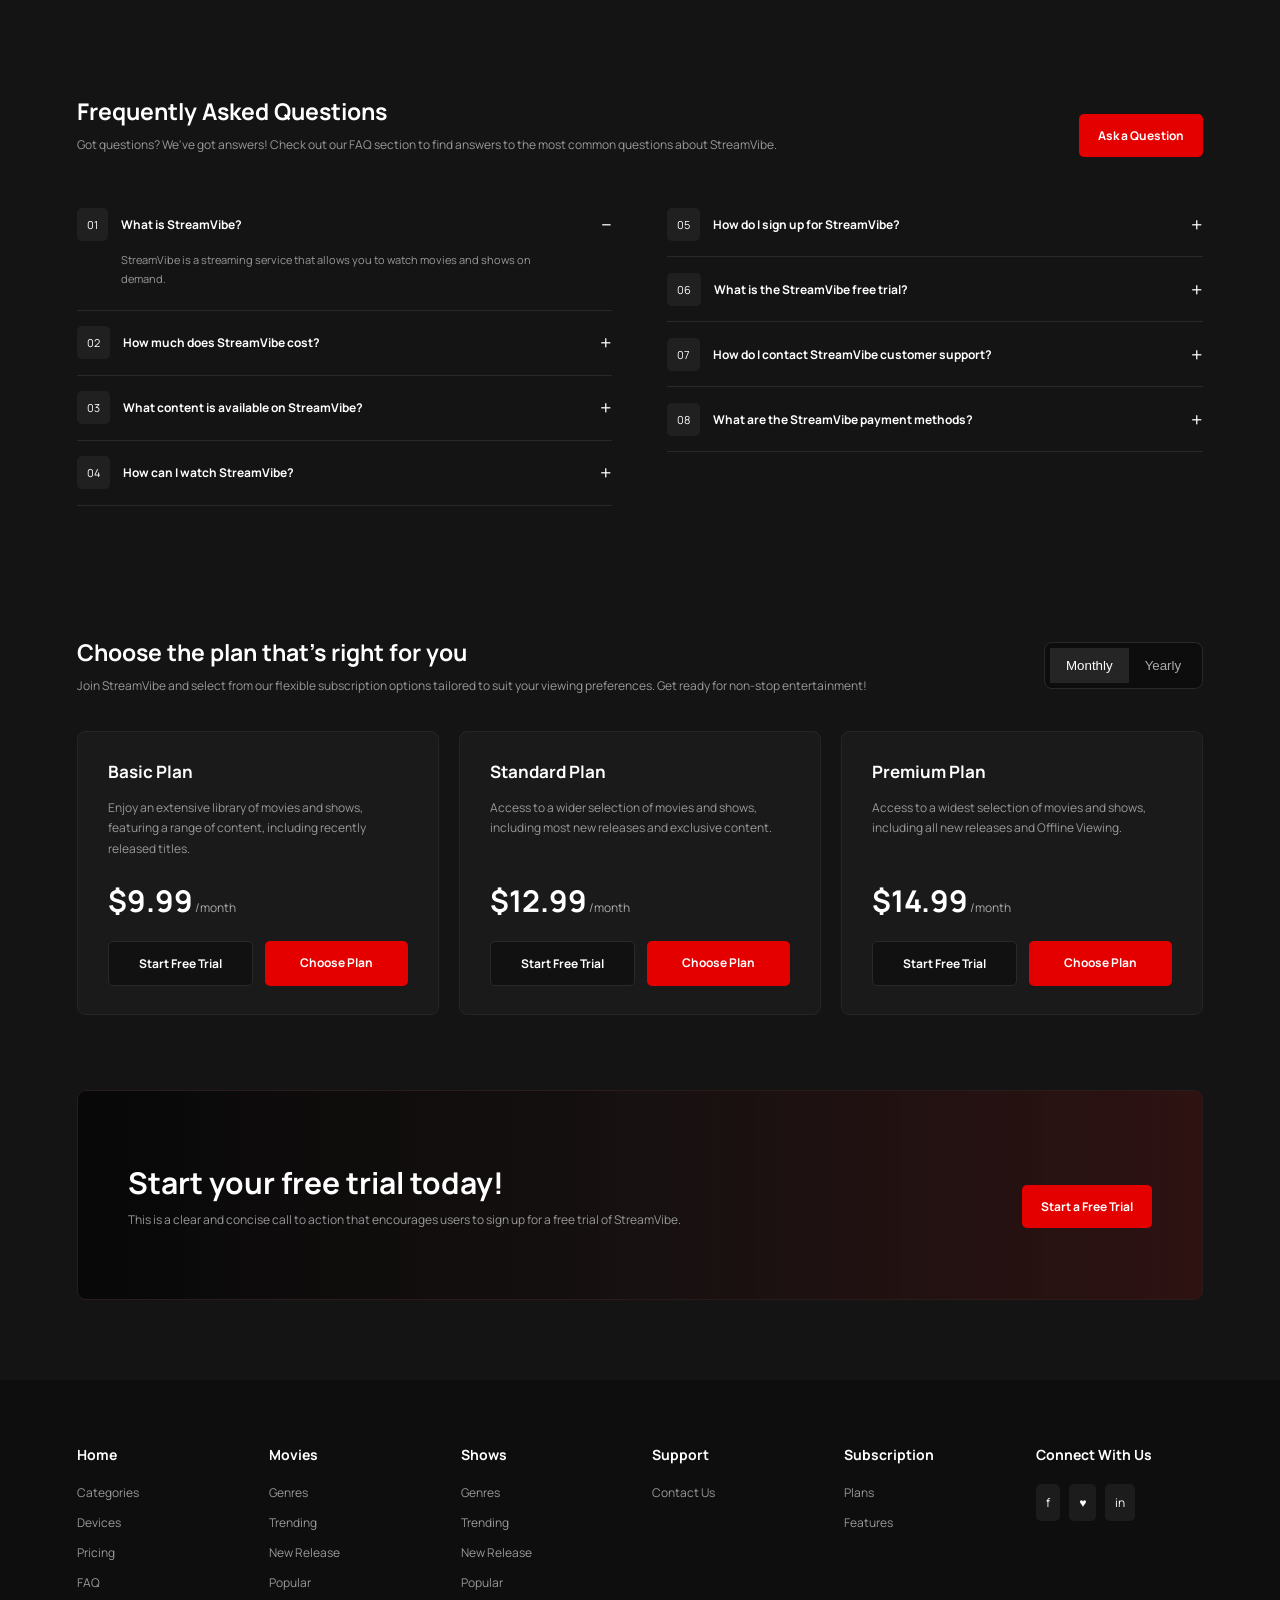
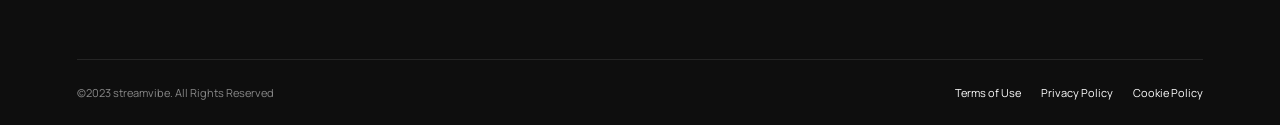
==== commit 6dbf4b15: "Add files via upload" ====
--- a/index.html
+++ b/index.html
@@ -1,146 +1,1060 @@
 <!DOCTYPE html>
 <html lang="en">
 <head>
-    <meta charset="UTF-8">
-    <meta name="viewport" content="width=device-width, initial-scale=1.0">
-    <title>Cristian Portfolio</title>
-    <link rel="stylesheet" href="style.css">
+<meta charset="UTF-8">
+<meta name="viewport" content="width=device-width, initial-scale=1.0">
+<title>StreamVibe</title>
+
+<style>
+@import url('https://fonts.googleapis.com/css2?family=Manrope:wght@400;500;600;700;800&display=swap');
+
+* {
+    margin: 0;
+    padding: 0;
+    box-sizing: border-box;
+}
+
+body {
+    background: #141414;
+    color: white;
+    font-family: 'Manrope', Arial, sans-serif;
+}
+
+a {
+    text-decoration: none;
+    color: white;
+}
+
+.container {
+    width: 88%;
+    max-width: 1240px;
+    margin: auto;
+}
+
+header {
+    height: 76px;
+    position: absolute;
+    top: 0;
+    width: 100%;
+    z-index: 5;
+    display: flex;
+    align-items: center;
+}
+
+.nav {
+    display: flex;
+    justify-content: space-between;
+      align-items: center;
+}
+
+.logo {
+    font-size: 20px;
+    font-weight: 800;
+}
+
+.logo span {
+    color: red;
+}
+
+.navlinks {
+    display: flex;
+    gap: 8px;
+    background: #111;
+    padding: 8px;
+    border-radius: 8px;
+}
+
+.navlinks a {
+    font-size: 12px;
+    padding: 9px 13px;
+    color: #ccc;
+}
+
+.navlinks a:first-child {
+    background: #252525;
+    color: white;
+}
+
+.navicons {
+    font-size: 20px;
+}
+
+.hero {
+    height: 690px;
+    position: relative;
+    overflow: hidden;
+    background: #101010;
+}
+
+.poster-wall {
+    position: absolute;
+    inset: 0 0 170px;
+    display: grid;
+    grid-template-columns: repeat(9, 1fr);
+    grid-auto-rows: 145px;
+    gap: 7px;
+    opacity: .8;
+}
+
+.poster {
+    position: relative;
+    background: linear-gradient(145deg,#473b3b,#171717,#812c2c);
+    overflow: hidden;
+}
+
+.poster:nth-child(3n) {
+    background: linear-gradient(145deg,#173a50,#171717,#a34b25);
+}
+
+.poster:nth-child(4n) {
+    background: linear-gradient(145deg,#4d294f,#171717,#b56b2a);
+}
+
+.poster:nth-child(5n) {
+    background: linear-gradient(145deg,#52634a,#171717,#182a40);
+}
+
+.poster span {
+    position: absolute;
+    bottom: 10px;
+    left: 5px;
+    right: 5px;
+    text-align: center;
+    font-size: 10px;
+    font-weight: bold;
+}
+
+.hero:after {
+    content: "";
+    position: absolute;
+    inset: 0;
+    background: linear-gradient(
+        180deg,
+        #08080855,
+        #111 68%,
+        #141414
+    );
+}
+
+.hero-content {
+    position: relative;
+    z-index: 2;
+    text-align: center;
+    padding-top: 380px;
+    max-width: 780px;
+    margin: auto;
+}
+
+.play-icon {
+    width: 58px;
+    height: 58px;
+    border-radius: 50%;
+    background: #ffffff20;
+    border: 1px solid #ffffff66;
+    display: grid;
+    place-items: center;
+    margin: -95px auto 72px;
+    font-size: 24px;
+}
+
+h1 {
+    font-size: 34px;
+    margin-bottom: 12px;
+}
+
+.hero-content p {
+    color: #999;
+    font-size: 12px;
+    line-height: 1.7;
+}
+
+.red-btn {
+    background: #e50000;
+    color: white;
+    padding: 13px 19px;
+    border-radius: 5px;
+    font-size: 12px;
+    display: inline-block;
+    font-weight: bold;
+    margin-top: 22px;
+}
+
+section {
+    padding: 55px 0;
+}
+
+.section-head {
+    display: flex;
+    justify-content: space-between;
+    align-items: end;
+    margin-bottom: 28px;
+}
+
+h2 {
+    font-size: 23px;
+    margin-bottom: 8px;
+}
+
+.section-intro {
+    color: #999;
+    font-size: 12px;
+    line-height: 1.7;
+}
+
+.arrows {
+    display: flex;
+    gap: 8px;
+    background: #0e0e0e;
+    padding: 7px;
+    border-radius: 7px;
+}
+
+.arrows button {
+    width: 34px;
+    height: 34px;
+    background: #202020;
+    color: white;
+    border: none;
+}
+
+.category-grid {
+    display: grid;
+    grid-template-columns: repeat(5,1fr);
+    gap: 18px;
+}
+
+.category-card {
+    background: #1a1a1a;
+    padding: 14px;
+    border-radius: 8px;
+}
+
+.mini-posters {
+    display: grid;
+    grid-template-columns: 1fr 1fr;
+    gap: 5px;
+    height: 128px;
+    margin-bottom: 12px;
+}
+
+.mini-posters i {
+    background: linear-gradient(135deg,#a85a37,#171717,#283c54);
+    border-radius: 4px;
+}
+
+.mini-posters i:nth-child(2) {
+    background: linear-gradient(135deg,#d3a34b,#26211a,#263c31);
+}
+
+.mini-posters i:nth-child(3) {
+    background: linear-gradient(135deg,#374e72,#151515,#8b3c32);
+}
+
+.mini-posters i:nth-child(4) {
+    background: linear-gradient(135deg,#7a3655,#171717,#304a3d);
+}
+
+.category-bottom {
+    display: flex;
+    justify-content: space-between;
+    font-size: 12px;
+}
+
+.category-bottom span {
+    font-size: 19px;
+}
+
+.device-grid {
+    display: grid;
+    grid-template-columns: repeat(3,1fr);
+    gap: 18px;
+    margin-top: 28px;
+}
+
+.device-card {
+    background: linear-gradient(115deg,#1a1a1a,#171313);
+    border: 1px solid #242020;
+    border-radius: 8px;
+    padding: 25px 24px;
+    min-height: 145px;
+}
+
+.device-title {
+    display: flex;
+    align-items: center;
+    gap: 12px;
+    font-weight: bold;
+    margin-bottom: 15px;
+}
+
+.device-icon {
+    width: 36px;
+    height: 36px;
+    background: #111;
+    color: red;
+    display: grid;
+    place-items: center;
+    border-radius: 7px;
+    font-size: 18px;
+}
+
+.device-card p {
+    font-size: 11px;
+    line-height: 1.7;
+    color: #999;
+}
+
+.faq-head {
+    display: flex;
+    justify-content: space-between;
+    align-items: center;
+    margin-bottom: 35px;
+}
+
+.faq-grid {
+    display: grid;
+    grid-template-columns: 1fr 1fr;
+    gap: 55px;
+}
+
+.faq-item {
+    border-bottom: 1px solid #292929;
+    padding: 13px 0;
+}
+
+.faq-question {
+    display: flex;
+    align-items: center;
+    gap: 13px;
+    cursor: pointer;
+    min-height: 38px;
+}
+
+.faq-num {
+    background: #202020;
+    padding: 9px 10px;
+    font-size: 11px;
+    border-radius: 5px;
+}
+
+.faq-question strong {
+    font-size: 12px;
+    flex: 1;
+}
+
+.faq-toggle {
+    font-size: 20px;
+}
+
+.faq-answer {
+    display: none;
+    color: #999;
+    font-size: 11px;
+    line-height: 1.7;
+    padding: 8px 35px 8px 44px;
+}
+
+.faq-item.open .faq-answer {
+    display: block;
+}
+
+.pricing {
+    padding-top: 75px;
+    padding-bottom: 80px;
+}
+
+.pricing-head {
+    display: flex;
+    justify-content: space-between;
+    align-items: center;
+    margin-bottom: 35px;
+}
+
+.billing {
+    display: flex;
+    background: #0d0d0d;
+    padding: 5px;
+    border: 1px solid #292929;
+    border-radius: 8px;
+}
+
+.billing button {
+    background: transparent;
+    color: #aaa;
+    padding: 10px 16px;
+    border: none;
+    cursor: pointer;
+}
+
+.billing button.active {
+    background: #252525;
+    color: white;
+}
+
+.plan-grid {
+    display: grid;
+    grid-template-columns: repeat(3,1fr);
+    gap: 20px;
+}
+
+.plan {
+    background: #1a1a1a;
+    border: 1px solid #252525;
+    border-radius: 8px;
+    padding: 28px 30px;
+}
+
+.plan h3 {
+    font-size: 17px;
+    margin-bottom: 15px;
+}
+
+.plan p {
+    font-size: 12px;
+    line-height: 1.7;
+    color: #999;
+    min-height: 62px;
+}
+
+.price {
+    font-size: 30px;
+    font-weight: bold;
+    margin: 20px 0;
+}
+
+.price small {
+    font-size: 12px;
+    color: #aaa;
+    font-weight: normal;
+}
+
+.plan-actions {
+    display: flex;
+    gap: 12px;
+}
+
+.dark-btn,
+.choose-btn {
+    flex: 1;
+    text-align: center;
+    padding: 13px 8px;
+    border-radius: 5px;
+    font-size: 12px;
+    font-weight: bold;
+}
+
+.dark-btn {
+    background: #111;
+    border: 1px solid #292929;
+}
+
+.choose-btn {
+    background: #e50000;
+}
+
+.trial-banner {
+    margin-top: 75px;
+    min-height: 210px;
+    border-radius: 9px;
+    padding: 45px 50px;
+    display: flex;
+    align-items: center;
+    justify-content: space-between;
+    gap: 25px;
+    background: linear-gradient(
+        90deg,
+        #080808,
+        #171010dd,
+        #3b1111aa
+    );
+    border: 1px solid #2b1b1b;
+}
+
+.trial-copy h2 {
+    font-size: 30px;
+}
+
+.trial-copy p {
+    color: #999;
+    font-size: 12px;
+}
+
+footer {
+    background: #0e0e0e;
+    padding: 65px 0 25px;
+}
+
+.footer-grid {
+    display: grid;
+    grid-template-columns: repeat(6,1fr);
+    gap: 25px;
+    padding-bottom: 55px;
+}
+
+.footer-col h4 {
+    font-size: 14px;
+    margin-bottom: 20px;
+}
+
+.footer-col a {
+    display: block;
+    color: #999;
+    font-size: 12px;
+    margin-bottom: 13px;
+}
+
+.socials {
+    display: flex;
+    gap: 9px;
+}
+
+.socials a {
+    background: #1c1c1c;
+    padding: 10px;
+    border-radius: 5px;
+    color: white;
+}
+
+.footer-bottom {
+    border-top: 1px solid #252525;
+    padding-top: 25px;
+    display: flex;
+    justify-content: space-between;
+    color: #888;
+    font-size: 11px;
+}
+
+.legal {
+    display: flex;
+    gap: 20px;
+}
+
+@media(max-width:850px) {
+    .container {
+        width: 90%;
+    }
+
+    .poster-wall {
+        grid-template-columns: repeat(6,1fr);
+        grid-auto-rows: 120px;
+    }
+
+    .hero {
+        height: 620px;
+    }
+
+    .hero-content {
+        padding: 350px 20px 0;
+    }
+
+    .category-grid {
+        grid-template-columns: repeat(3,1fr);
+    }
+
+    .device-grid {
+        grid-template-columns: repeat(2,1fr);
+    }
+
+    .footer-grid {
+        grid-template-columns: repeat(3,1fr);
+    }
+}
+
+@media(max-width:560px) {
+    .navlinks a {
+        font-size: 9px;
+        padding: 7px 5px;
+    }
+
+    .hero {
+        height: 570px;
+    }
+
+    .poster-wall {
+        grid-template-columns: repeat(4,1fr);
+        grid-auto-rows: 105px;
+    }
+
+    .hero-content {
+        padding-top: 315px;
+    }
+
+    h1 {
+        font-size: 25px;
+    }
+
+    .category-grid {
+        grid-template-columns: repeat(2,1fr);
+    }
+
+    .device-grid,
+    .plan-grid,
+    .faq-grid {
+        grid-template-columns: 1fr;
+    }
+
+    .section-head,
+    .faq-head,
+    .pricing-head {
+        flex-direction: column;
+        align-items: flex-start;
+        gap: 15px;
+    }
+
+    .trial-banner {
+        padding: 30px 22px;
+        flex-direction: column;
+        align-items: flex-start;
+    }
+
+    .footer-grid {
+        grid-template-columns: repeat(2,1fr);
+    }
+
+    .footer-bottom {
+        flex-direction: column;
+        gap: 18px;
+    }
+
+    .legal {
+        flex-wrap: wrap;
+    }
+}
+</style>
 </head>
+
 <body>
 
 <header>
-    <div class="logo">◉ Cristian Muñoz</div>
-    <nav>
-        <a href="#home">Home</a>
-        <a href="#skills">Skills</a>
-        <a href="#portfolio">Portfolio</a>
-        <a href="#about">Blog</a>
+<div class="container nav">
+    <a class="logo" href="#"><span>◉</span> StreamVibe</a>
+
+    <nav class="navlinks">
+        <a href="#">Home</a>
+        <a href="#categories">Movies &amp; Shows</a>
+        <a href="#faq">Support</a>
+        <a href="#pricing">Subscriptions</a>
     </nav>
-    <a href="#contact" class="contact">Contact Me</a>
+
+    <div class="navicons">⌕　♧</div>
+</div>
 </header>
 
-<section class="hero" id="home">
-    <div class="hero-text">
-        <h1>Hi, I am<br>Cristian 🎨</h1>
-        <p>
-            I am a UI/UX Designer. I like to make interfaces
-            simple and aesthetically pleasing for users.
-            The idea is not to create an interface for creating
-            it, it is that users prefer you because your product
-            is easy to use.
+<main>
+
+<section class="hero">
+
+<div class="poster-wall">
+    <div class="poster"><span>MIDNIGHT HUNT</span></div>
+    <div class="poster"><span>THE LAST KINGDOM</span></div>
+    <div class="poster"><span>1899</span></div>
+    <div class="poster"><span>WEDNESDAY</span></div>
+    <div class="poster"><span>THE WITCHER</span></div>
+    <div class="poster"><span>YOU</span></div>
+    <div class="poster"><span>JUNGLE</span></div>
+    <div class="poster"><span>THE BUNKER</span></div>
+    <div class="poster"><span>AVENGERS</span></div>
+    <div class="poster"><span>JURASSIC LEGACY</span></div>
+    <div class="poster"><span>THE NIGHT</span></div>
+    <div class="poster"><span>THE RUN</span></div>
+    <div class="poster"><span>THE DEEP</span></div>
+    <div class="poster"><span>THE GREY</span></div>
+    <div class="poster"><span>FANTASY</span></div>
+    <div class="poster"><span>MOONLIGHT</span></div>
+    <div class="poster"><span>THE HUNT</span></div>
+    <div class="poster"><span>THOR</span></div>
+    <div class="poster"><span>THE CITY</span></div>
+    <div class="poster"><span>DRAMA</span></div>
+    <div class="poster"><span>THE STORY</span></div>
+    <div class="poster"><span>ANT-MAN</span></div>
+    <div class="poster"><span>THE HERO</span></div>
+    <div class="poster"><span>THE DARK</span></div>
+    <div class="poster"><span>THE DEER HUNTER</span></div>
+    <div class="poster"><span>THE LAST</span></div>
+    <div class="poster"><span>GOLD</span></div>
+</div>
+
+<div class="hero-content">
+    <div class="play-icon">▶️</div>
+
+    <h1>The Best Streaming Experience</h1>
+
+    <p>
+    StreamVibe is the best streaming experience for watching your favorite movies and shows on demand, anytime, anywhere. With StreamVibe, you can enjoy a wide variety of content, including the latest blockbusters, classic movies, popular TV shows, and more. You can also create your own watchlists, so you can easily find the content you want to watch.
+    </p>
+
+    <a class="red-btn" href="#categories">▶️ Start Watching Now</a>
+</div>
+
+</section>
+
+<section id="categories">
+<div class="container">
+
+<div class="section-head">
+    <div>
+        <h2>Explore our wide variety of categories</h2>
+        <p class="section-intro">
+        Whether you're looking for a comedy to make you laugh, a drama to make you think, or a documentary to learn something new
         </p>
-        <a href="#contact" class="button">¡Contact Me! ↗️</a>
-    </div>
-
-    <div class="hero-image">
-        <img src="https://res.cloudinary.com/saylani-welfare/image/upload/v1791346999/assignment/assignment/1791346997_0_xk7r4hqi.png" alt="Designer illustration">
-    </div>
+    </div>
+
+    <div class="arrows">
+        <button>←</button>
+        <span>━━━</span>
+        <button>→</button>
+    </div>
+</div>
+
+<div class="category-grid">
+
+<div class="category-card">
+    <div class="mini-posters"><i></i><i></i><i></i><i></i></div>
+    <div class="category-bottom"><b>Action</b><span>→</span></div>
+</div>
+
+<div class="category-card">
+    <div class="mini-posters"><i></i><i></i><i></i><i></i></div>
+    <div class="category-bottom"><b>Adventure</b><span>→</span></div>
+</div>
+
+<div class="category-card">
+    <div class="mini-posters"><i></i><i></i><i></i><i></i></div>
+    <div class="category-bottom"><b>Comedy</b><span>→</span></div>
+</div>
+
+<div class="category-card">
+    <div class="mini-posters"><i></i><i></i><i></i><i></i></div>
+    <div class="category-bottom"><b>Drama</b><span>→</span></div>
+</div>
+
+<div class="category-card">
+    <div class="mini-posters"><i></i><i></i><i></i><i></i></div>
+    <div class="category-bottom"><b>Horror</b><span>→</span></div>
+</div>
+
+</div>
+</div>
 </section>
 
-<section class="skills" id="skills">
-    <h2>Skills</h2>
-
-    <div class="skill-grid">
-        <div class="skill">
-            <div class="circle" style="--percent:90"><span>90%</span></div>
-            <p>Figma /<br>Adobe XD</p>
-        </div>
-
-        <div class="skill">
-            <div class="circle" style="--percent:80"><span>80%</span></div>
-            <p>UI Design</p>
-        </div>
-
-        <div class="skill">
-            <div class="circle" style="--percent:80"><span>80%</span></div>
-            <p>Information<br>Architecture</p>
-        </div>
-
-        <div class="skill">
-            <div class="circle" style="--percent:70"><span>70%</span></div>
-            <p>UX Design</p>
-        </div>
-
-        <div class="skill">
-            <div class="circle" style="--percent:70"><span>70%</span></div>
-            <p>Prototyping</p>
-        </div>
-
-        <div class="skill">
-            <div class="circle" style="--percent:70"><span>70%</span></div>
-            <p>Box Model</p>
-        </div>
-
-        <div class="skill">
-            <div class="circle" style="--percent:70"><span>70%</span></div>
-            <p>Business Model<br>Canvas</p>
-        </div>
-
-        <div class="skill">
-            <div class="circle" style="--percent:70"><span>70%</span></div>
-            <p>Design Systems</p>
-        </div>
-    </div>
+<section>
+<div class="container">
+
+<h2>We Provide you streaming experience across various devices.</h2>
+
+<p class="section-intro">
+With StreamVibe, you can enjoy your favorite movies and TV shows anytime, anywhere. Our platform is designed to be compatible with a wide range of devices, ensuring that you never miss a moment of entertainment.
+</p>
+
+<div class="device-grid">
+
+<div class="device-card">
+    <div class="device-title"><span class="device-icon">▯</span>Smartphones</div>
+    <p>StreamVibe is optimized for both Android and iOS smartphones. Download our app from the Google Play Store or the Apple App Store</p>
+</div>
+
+<div class="device-card">
+    <div class="device-title"><span class="device-icon">▯</span>Tablet</div>
+    <p>StreamVibe is optimized for both Android and iOS tablets. Download our app from the Google Play Store or the Apple App Store</p>
+</div>
+
+<div class="device-card">
+    <div class="device-title"><span class="device-icon">▰</span>Smart TV</div>
+    <p>StreamVibe is optimized for both Android and iOS platforms. Download our app from the Google Play Store or the Apple App Store</p>
+</div>
+
+<div class="device-card">
+    <div class="device-title"><span class="device-icon">▣</span>Laptops</div>
+    <p>StreamVibe is optimized for both Android and iOS platforms. Download our app from the Google Play Store or the Apple App Store</p>
+</div>
+
+<div class="device-card">
+    <div class="device-title"><span class="device-icon">⌘</span>Gaming Consoles</div>
+    <p>StreamVibe is optimized for both Android and iOS platforms. Download our app from the Google Play Store or the Apple App Store</p>
+</div>
+
+<div class="device-card">
+    <div class="device-title"><span class="device-icon">♧</span>VR Headsets</div>
+    <p>StreamVibe is optimized for both Android and iOS platforms. Download our app from the Google Play Store or the Apple App Store</p>
+</div>
+
+</div>
+</div>
 </section>
 
-<section class="about" id="about">
-    <h2>About Me</h2>
-
-    <div class="about-card">
-        <div class="about-item">
-            <div class="icon">🏅</div>
-            <h3>100%</h3>
-            <p>Responsibility</p>
-        </div>
-
-        <div class="country">
-            <div class="flag"></div>
-            <h3>100%</h3>
-            <p>Colombian</p>
-        </div>
-
-        <div class="about-item">
-            <div class="icon">📅</div>
-            <h3>100%</h3>
-            <p>Punctuality</p>
-        </div>
-    </div>
-
-    <section class="portfolio" id="portfolio">
-        <h2>Portfolio</h2>
-
-        <div class="project-grid">
-            <div class="project">
-                <div class="preview preview-one">
-                    <span>Eventos Premium</span>
-                </div>
-                <h3>Eventos Premium</h3>
-                <p>Elegante - Serio - Exclusivo</p>
-            </div>
-
-            <div class="project">
-                <div class="preview preview-two">
-                    <span>Mi Portal U</span>
-                </div>
-                <h3>Mi Portal U</h3>
-                <p>Amigable - Dashboard - Simple</p>
-            </div>
-
-            <div class="project">
-                <div class="preview preview-three">
-                    <span>A&C App</span>
-                </div>
-                <h3>A&C App</h3>
-                <p>Elegante - Serio - Estatus</p>
-            </div>
-        </div>
-    </section>
+<section class="faq" id="faq">
+<div class="container">
+
+<div class="faq-head">
+    <div>
+        <h2>Frequently Asked Questions</h2>
+        <p class="section-intro">
+        Got questions? We've got answers! Check out our FAQ section to find answers to the most common questions about StreamVibe.
+        </p>
+    </div>
+
+    <a href="#" class="red-btn">Ask a Question</a>
+</div>
+
+<div class="faq-grid">
+
+<div>
+
+<div class="faq-item open">
+    <div class="faq-question">
+        <span class="faq-num">01</span>
+        <strong>What is StreamVibe?</strong>
+        <span class="faq-toggle">−</span>
+    </div>
+    <p class="faq-answer">StreamVibe is a streaming service that allows you to watch movies and shows on demand.</p>
+</div>
+
+<div class="faq-item">
+    <div class="faq-question">
+        <span class="faq-num">02</span>
+        <strong>How much does StreamVibe cost?</strong>
+        <span class="faq-toggle">+</span>
+    </div>
+    <p class="faq-answer">Choose a plan that fits your viewing preferences.</p>
+</div>
+
+<div class="faq-item">
+    <div class="faq-question">
+        <span class="faq-num">03</span>
+        <strong>What content is available on StreamVibe?</strong>
+        <span class="faq-toggle">+</span>
+    </div>
+    <p class="faq-answer">You can explore movies, shows, and different categories.</p>
+</div>
+
+<div class="faq-item">
+    <div class="faq-question">
+        <span class="faq-num">04</span>
+        <strong>How can I watch StreamVibe?</strong>
+        <span class="faq-toggle">+</span>
+    </div>
+    <p class="faq-answer">Watch on supported phones, tablets, TVs, laptops, and consoles.</p>
+</div>
+
+</div>
+
+<div>
+
+<div class="faq-item">
+    <div class="faq-question">
+        <span class="faq-num">05</span>
+        <strong>How do I sign up for StreamVibe?</strong>
+        <span class="faq-toggle">+</span>
+    </div>
+    <p class="faq-answer">Select a subscription plan and follow the sign-up steps.</p>
+</div>
+
+<div class="faq-item">
+    <div class="faq-question">
+        <span class="faq-num">06</span>
+        <strong>What is the StreamVibe free trial?</strong>
+        <span class="faq-toggle">+</span>
+    </div>
+    <p class="faq-answer">A free trial lets eligible new members try the service.</p>
+</div>
+
+<div class="faq-item">
+    <div class="faq-question">
+        <span class="faq-num">07</span>
+        <strong>How do I contact StreamVibe customer support?</strong>
+        <span class="faq-toggle">+</span>
+    </div>
+    <p class="faq-answer">Use the contact us link to reach customer support.</p>
+</div>
+
+<div class="faq-item">
+    <div class="faq-question">
+        <span class="faq-num">08</span>
+        <strong>What are the StreamVibe payment methods?</strong>
+        <span class="faq-toggle">+</span>
+    </div>
+    <p class="faq-answer">Available payment methods are shown during checkout.</p>
+</div>
+
+</div>
+</div>
+</div>
 </section>
 
-<footer id="contact">
-    <div class="socials">◎　f　in　♥️</div>
-    <p>Cristian David Muñoz Camayo © 2022</p>
+<section class="pricing" id="pricing">
+<div class="container">
+
+<div class="pricing-head">
+    <div>
+        <h2>Choose the plan that's right for you</h2>
+        <p class="section-intro">
+        Join StreamVibe and select from our flexible subscription options tailored to suit your viewing preferences. Get ready for non-stop entertainment!
+        </p>
+    </div>
+
+    <div class="billing">
+        <button class="active" data-period="monthly">Monthly</button>
+        <button data-period="yearly">Yearly</button>
+    </div>
+</div>
+
+<div class="plan-grid">
+
+<div class="plan">
+    <h3>Basic Plan</h3>
+    <p>Enjoy an extensive library of movies and shows, featuring a range of content, including recently released titles.</p>
+    <div class="price" data-month="9.99" data-year="99.99">$9.99<small> /month</small></div>
+    <div class="plan-actions">
+        <a class="dark-btn" href="#">Start Free Trial</a>
+        <a class="choose-btn" href="#">Choose Plan</a>
+    </div>
+</div>
+
+<div class="plan">
+    <h3>Standard Plan</h3>
+    <p>Access to a wider selection of movies and shows, including most new releases and exclusive content.</p>
+    <div class="price" data-month="12.99" data-year="129.99">$12.99<small> /month</small></div>
+    <div class="plan-actions">
+        <a class="dark-btn" href="#">Start Free Trial</a>
+        <a class="choose-btn" href="#">Choose Plan</a>
+    </div>
+</div>
+
+<div class="plan">
+    <h3>Premium Plan</h3>
+    <p>Access to a widest selection of movies and shows, including all new releases and Offline Viewing.</p>
+    <div class="price" data-month="14.99" data-year="149.99">$14.99<small> /month</small></div>
+    <div class="plan-actions">
+        <a class="dark-btn" href="#">Start Free Trial</a>
+        <a class="choose-btn" href="#">Choose Plan</a>
+    </div>
+</div>
+
+</div>
+
+<div class="trial-banner">
+    <div class="trial-copy">
+        <h2>Start your free trial today!</h2>
+        <p>This is a clear and concise call to action that encourages users to sign up for a free trial of StreamVibe.</p>
+    </div>
+
+    <a href="#" class="red-btn">Start a Free Trial</a>
+</div>
+
+</div>
+</section>
+
+</main>
+
+<footer>
+<div class="container">
+
+<div class="footer-grid">
+
+<div class="footer-col">
+    <h4>Home</h4>
+    <a href="#categories">Categories</a>
+    <a href="#">Devices</a>
+    <a href="#pricing">Pricing</a>
+    <a href="#faq">FAQ</a>
+</div>
+
+<div class="footer-col">
+    <h4>Movies</h4>
+    <a href="#">Genres</a>
+    <a href="#">Trending</a>
+    <a href="#">New Release</a>
+    <a href="#">Popular</a>
+</div>
+
+<div class="footer-col">
+    <h4>Shows</h4>
+    <a href="#">Genres</a>
+    <a href="#">Trending</a>
+    <a href="#">New Release</a>
+    <a href="#">Popular</a>
+</div>
+
+<div class="footer-col">
+    <h4>Support</h4>
+    <a href="#">Contact Us</a>
+</div>
+
+<div class="footer-col">
+    <h4>Subscription</h4>
+    <a href="#pricing">Plans</a>
+    <a href="#">Features</a>
+</div>
+
+<div class="footer-col">
+    <h4>Connect With Us</h4>
+    <div class="socials">
+        <a href="#">f</a>
+        <a href="#">♥️</a>
+        <a href="#">in</a>
+    </div>
+</div>
+
+</div>
+
+<div class="footer-bottom">
+    <span>©2023 streamvibe. All Rights Reserved</span>
+
+    <div class="legal">
+        <a href="#">Terms of Use</a>
+        <a href="#">Privacy Policy</a>
+        <a href="#">Cookie Policy</a>
+    </div>
+</div>
+
+</div>
 </footer>
 
+<script>
+
+document.querySelectorAll('.faq-question').forEach(q => {
+    q.addEventListener('click', () => {
+
+        const item = q.parentElement;
+
+        item.classList.toggle('open');
+
+        q.querySelector('.faq-toggle').textContent =
+        item.classList.contains('open') ? '−' : '+';
+
+    });
+});
+
+document.querySelectorAll('.billing button').forEach(btn => {
+
+    btn.addEventListener('click', () => {
+
+        document.querySelectorAll('.billing button')
+        .forEach(b => b.classList.remove('active'));
+
+        btn.classList.add('active');
+
+        document.querySelectorAll('.price').forEach(price => {
+
+            const amount =
+            btn.dataset.period === 'yearly'
+            ? price.dataset.year
+            : price.dataset.month;
+
+            price.innerHTML =
+            '$' + amount +
+            '<small> /' +
+            (btn.dataset.period === 'yearly' ? 'year' : 'month') +
+            '</small>';
+
+        });
+
+    });
+
+});
+
+</script>
+
 </body>
-</html>+</html>
+  
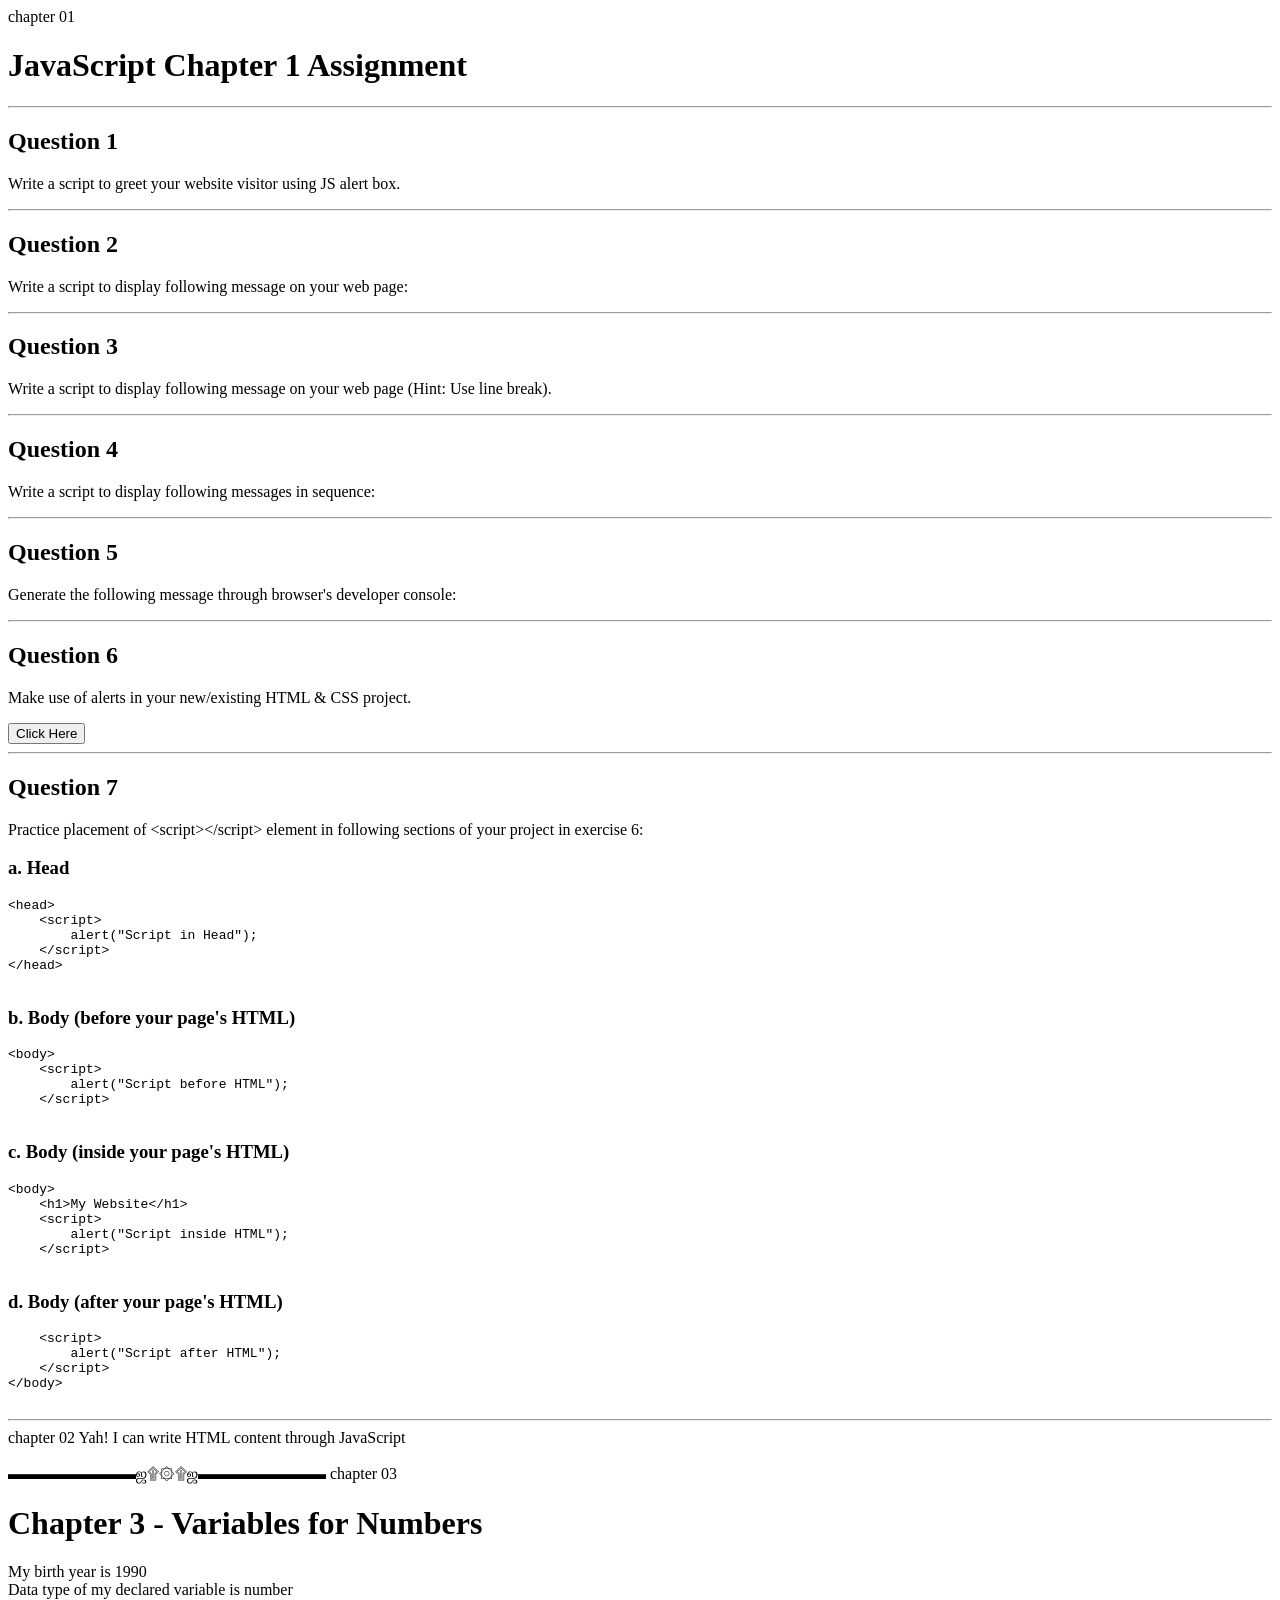
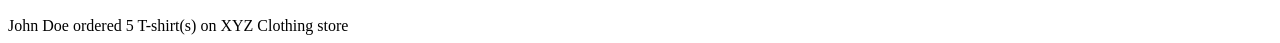
==== commit e8fbf508: "Add files via upload" ====
--- a/index.html
+++ b/index.html
@@ -1,1060 +1,221 @@
 <!DOCTYPE html>
-<html lang="en">
+<html>
 <head>
-<meta charset="UTF-8">
-<meta name="viewport" content="width=device-width, initial-scale=1.0">
-<title>StreamVibe</title>
-
-<style>
-@import url('https://fonts.googleapis.com/css2?family=Manrope:wght@400;500;600;700;800&display=swap');
-
-* {
-    margin: 0;
-    padding: 0;
-    box-sizing: border-box;
-}
-
-body {
-    background: #141414;
-    color: white;
-    font-family: 'Manrope', Arial, sans-serif;
-}
-
-a {
-    text-decoration: none;
-    color: white;
-}
-
-.container {
-    width: 88%;
-    max-width: 1240px;
-    margin: auto;
-}
-
-header {
-    height: 76px;
-    position: absolute;
-    top: 0;
-    width: 100%;
-    z-index: 5;
-    display: flex;
-    align-items: center;
-}
-
-.nav {
-    display: flex;
-    justify-content: space-between;
-      align-items: center;
-}
-
-.logo {
-    font-size: 20px;
-    font-weight: 800;
-}
-
-.logo span {
-    color: red;
-}
-
-.navlinks {
-    display: flex;
-    gap: 8px;
-    background: #111;
-    padding: 8px;
-    border-radius: 8px;
-}
-
-.navlinks a {
-    font-size: 12px;
-    padding: 9px 13px;
-    color: #ccc;
-}
-
-.navlinks a:first-child {
-    background: #252525;
-    color: white;
-}
-
-.navicons {
-    font-size: 20px;
-}
-
-.hero {
-    height: 690px;
-    position: relative;
-    overflow: hidden;
-    background: #101010;
-}
-
-.poster-wall {
-    position: absolute;
-    inset: 0 0 170px;
-    display: grid;
-    grid-template-columns: repeat(9, 1fr);
-    grid-auto-rows: 145px;
-    gap: 7px;
-    opacity: .8;
-}
-
-.poster {
-    position: relative;
-    background: linear-gradient(145deg,#473b3b,#171717,#812c2c);
-    overflow: hidden;
-}
-
-.poster:nth-child(3n) {
-    background: linear-gradient(145deg,#173a50,#171717,#a34b25);
-}
-
-.poster:nth-child(4n) {
-    background: linear-gradient(145deg,#4d294f,#171717,#b56b2a);
-}
-
-.poster:nth-child(5n) {
-    background: linear-gradient(145deg,#52634a,#171717,#182a40);
-}
-
-.poster span {
-    position: absolute;
-    bottom: 10px;
-    left: 5px;
-    right: 5px;
-    text-align: center;
-    font-size: 10px;
-    font-weight: bold;
-}
-
-.hero:after {
-    content: "";
-    position: absolute;
-    inset: 0;
-    background: linear-gradient(
-        180deg,
-        #08080855,
-        #111 68%,
-        #141414
-    );
-}
-
-.hero-content {
-    position: relative;
-    z-index: 2;
-    text-align: center;
-    padding-top: 380px;
-    max-width: 780px;
-    margin: auto;
-}
-
-.play-icon {
-    width: 58px;
-    height: 58px;
-    border-radius: 50%;
-    background: #ffffff20;
-    border: 1px solid #ffffff66;
-    display: grid;
-    place-items: center;
-    margin: -95px auto 72px;
-    font-size: 24px;
-}
-
-h1 {
-    font-size: 34px;
-    margin-bottom: 12px;
-}
-
-.hero-content p {
-    color: #999;
-    font-size: 12px;
-    line-height: 1.7;
-}
-
-.red-btn {
-    background: #e50000;
-    color: white;
-    padding: 13px 19px;
-    border-radius: 5px;
-    font-size: 12px;
-    display: inline-block;
-    font-weight: bold;
-    margin-top: 22px;
-}
-
-section {
-    padding: 55px 0;
-}
-
-.section-head {
-    display: flex;
-    justify-content: space-between;
-    align-items: end;
-    margin-bottom: 28px;
-}
-
-h2 {
-    font-size: 23px;
-    margin-bottom: 8px;
-}
-
-.section-intro {
-    color: #999;
-    font-size: 12px;
-    line-height: 1.7;
-}
-
-.arrows {
-    display: flex;
-    gap: 8px;
-    background: #0e0e0e;
-    padding: 7px;
-    border-radius: 7px;
-}
-
-.arrows button {
-    width: 34px;
-    height: 34px;
-    background: #202020;
-    color: white;
-    border: none;
-}
-
-.category-grid {
-    display: grid;
-    grid-template-columns: repeat(5,1fr);
-    gap: 18px;
-}
-
-.category-card {
-    background: #1a1a1a;
-    padding: 14px;
-    border-radius: 8px;
-}
-
-.mini-posters {
-    display: grid;
-    grid-template-columns: 1fr 1fr;
-    gap: 5px;
-    height: 128px;
-    margin-bottom: 12px;
-}
-
-.mini-posters i {
-    background: linear-gradient(135deg,#a85a37,#171717,#283c54);
-    border-radius: 4px;
-}
-
-.mini-posters i:nth-child(2) {
-    background: linear-gradient(135deg,#d3a34b,#26211a,#263c31);
-}
-
-.mini-posters i:nth-child(3) {
-    background: linear-gradient(135deg,#374e72,#151515,#8b3c32);
-}
-
-.mini-posters i:nth-child(4) {
-    background: linear-gradient(135deg,#7a3655,#171717,#304a3d);
-}
-
-.category-bottom {
-    display: flex;
-    justify-content: space-between;
-    font-size: 12px;
-}
-
-.category-bottom span {
-    font-size: 19px;
-}
-
-.device-grid {
-    display: grid;
-    grid-template-columns: repeat(3,1fr);
-    gap: 18px;
-    margin-top: 28px;
-}
-
-.device-card {
-    background: linear-gradient(115deg,#1a1a1a,#171313);
-    border: 1px solid #242020;
-    border-radius: 8px;
-    padding: 25px 24px;
-    min-height: 145px;
-}
-
-.device-title {
-    display: flex;
-    align-items: center;
-    gap: 12px;
-    font-weight: bold;
-    margin-bottom: 15px;
-}
-
-.device-icon {
-    width: 36px;
-    height: 36px;
-    background: #111;
-    color: red;
-    display: grid;
-    place-items: center;
-    border-radius: 7px;
-    font-size: 18px;
-}
-
-.device-card p {
-    font-size: 11px;
-    line-height: 1.7;
-    color: #999;
-}
-
-.faq-head {
-    display: flex;
-    justify-content: space-between;
-    align-items: center;
-    margin-bottom: 35px;
-}
-
-.faq-grid {
-    display: grid;
-    grid-template-columns: 1fr 1fr;
-    gap: 55px;
-}
-
-.faq-item {
-    border-bottom: 1px solid #292929;
-    padding: 13px 0;
-}
-
-.faq-question {
-    display: flex;
-    align-items: center;
-    gap: 13px;
-    cursor: pointer;
-    min-height: 38px;
-}
-
-.faq-num {
-    background: #202020;
-    padding: 9px 10px;
-    font-size: 11px;
-    border-radius: 5px;
-}
-
-.faq-question strong {
-    font-size: 12px;
-    flex: 1;
-}
-
-.faq-toggle {
-    font-size: 20px;
-}
-
-.faq-answer {
-    display: none;
-    color: #999;
-    font-size: 11px;
-    line-height: 1.7;
-    padding: 8px 35px 8px 44px;
-}
-
-.faq-item.open .faq-answer {
-    display: block;
-}
-
-.pricing {
-    padding-top: 75px;
-    padding-bottom: 80px;
-}
-
-.pricing-head {
-    display: flex;
-    justify-content: space-between;
-    align-items: center;
-    margin-bottom: 35px;
-}
-
-.billing {
-    display: flex;
-    background: #0d0d0d;
-    padding: 5px;
-    border: 1px solid #292929;
-    border-radius: 8px;
-}
-
-.billing button {
-    background: transparent;
-    color: #aaa;
-    padding: 10px 16px;
-    border: none;
-    cursor: pointer;
-}
-
-.billing button.active {
-    background: #252525;
-    color: white;
-}
-
-.plan-grid {
-    display: grid;
-    grid-template-columns: repeat(3,1fr);
-    gap: 20px;
-}
-
-.plan {
-    background: #1a1a1a;
-    border: 1px solid #252525;
-    border-radius: 8px;
-    padding: 28px 30px;
-}
-
-.plan h3 {
-    font-size: 17px;
-    margin-bottom: 15px;
-}
-
-.plan p {
-    font-size: 12px;
-    line-height: 1.7;
-    color: #999;
-    min-height: 62px;
-}
-
-.price {
-    font-size: 30px;
-    font-weight: bold;
-    margin: 20px 0;
-}
-
-.price small {
-    font-size: 12px;
-    color: #aaa;
-    font-weight: normal;
-}
-
-.plan-actions {
-    display: flex;
-    gap: 12px;
-}
-
-.dark-btn,
-.choose-btn {
-    flex: 1;
-    text-align: center;
-    padding: 13px 8px;
-    border-radius: 5px;
-    font-size: 12px;
-    font-weight: bold;
-}
-
-.dark-btn {
-    background: #111;
-    border: 1px solid #292929;
-}
-
-.choose-btn {
-    background: #e50000;
-}
-
-.trial-banner {
-    margin-top: 75px;
-    min-height: 210px;
-    border-radius: 9px;
-    padding: 45px 50px;
-    display: flex;
-    align-items: center;
-    justify-content: space-between;
-    gap: 25px;
-    background: linear-gradient(
-        90deg,
-        #080808,
-        #171010dd,
-        #3b1111aa
-    );
-    border: 1px solid #2b1b1b;
-}
-
-.trial-copy h2 {
-    font-size: 30px;
-}
-
-.trial-copy p {
-    color: #999;
-    font-size: 12px;
-}
-
-footer {
-    background: #0e0e0e;
-    padding: 65px 0 25px;
-}
-
-.footer-grid {
-    display: grid;
-    grid-template-columns: repeat(6,1fr);
-    gap: 25px;
-    padding-bottom: 55px;
-}
-
-.footer-col h4 {
-    font-size: 14px;
-    margin-bottom: 20px;
-}
-
-.footer-col a {
-    display: block;
-    color: #999;
-    font-size: 12px;
-    margin-bottom: 13px;
-}
-
-.socials {
-    display: flex;
-    gap: 9px;
-}
-
-.socials a {
-    background: #1c1c1c;
-    padding: 10px;
-    border-radius: 5px;
-    color: white;
-}
-
-.footer-bottom {
-    border-top: 1px solid #252525;
-    padding-top: 25px;
-    display: flex;
-    justify-content: space-between;
-    color: #888;
-    font-size: 11px;
-}
-
-.legal {
-    display: flex;
-    gap: 20px;
-}
-
-@media(max-width:850px) {
-    .container {
-        width: 90%;
-    }
-
-    .poster-wall {
-        grid-template-columns: repeat(6,1fr);
-        grid-auto-rows: 120px;
-    }
-
-    .hero {
-        height: 620px;
-    }
-
-    .hero-content {
-        padding: 350px 20px 0;
-    }
-
-    .category-grid {
-        grid-template-columns: repeat(3,1fr);
-    }
-
-    .device-grid {
-        grid-template-columns: repeat(2,1fr);
-    }
-
-    .footer-grid {
-        grid-template-columns: repeat(3,1fr);
-    }
-}
-
-@media(max-width:560px) {
-    .navlinks a {
-        font-size: 9px;
-        padding: 7px 5px;
-    }
-
-    .hero {
-        height: 570px;
-    }
-
-    .poster-wall {
-        grid-template-columns: repeat(4,1fr);
-        grid-auto-rows: 105px;
-    }
-
-    .hero-content {
-        padding-top: 315px;
-    }
-
-    h1 {
-        font-size: 25px;
-    }
-
-    .category-grid {
-        grid-template-columns: repeat(2,1fr);
-    }
-
-    .device-grid,
-    .plan-grid,
-    .faq-grid {
-        grid-template-columns: 1fr;
-    }
-
-    .section-head,
-    .faq-head,
-    .pricing-head {
-        flex-direction: column;
-        align-items: flex-start;
-        gap: 15px;
-    }
-
-    .trial-banner {
-        padding: 30px 22px;
-        flex-direction: column;
-        align-items: flex-start;
-    }
-
-    .footer-grid {
-        grid-template-columns: repeat(2,1fr);
-    }
-
-    .footer-bottom {
-        flex-direction: column;
-        gap: 18px;
-    }
-
-    .legal {
-        flex-wrap: wrap;
-    }
-}
-</style>
+    <title>JavaScript Assignment</title>
 </head>
 
 <body>
-
-<header>
-<div class="container nav">
-    <a class="logo" href="#"><span>◉</span> StreamVibe</a>
-
-    <nav class="navlinks">
-        <a href="#">Home</a>
-        <a href="#categories">Movies &amp; Shows</a>
-        <a href="#faq">Support</a>
-        <a href="#pricing">Subscriptions</a>
-    </nav>
-
-    <div class="navicons">⌕　♧</div>
-</div>
-</header>
-
-<main>
-
-<section class="hero">
-
-<div class="poster-wall">
-    <div class="poster"><span>MIDNIGHT HUNT</span></div>
-    <div class="poster"><span>THE LAST KINGDOM</span></div>
-    <div class="poster"><span>1899</span></div>
-    <div class="poster"><span>WEDNESDAY</span></div>
-    <div class="poster"><span>THE WITCHER</span></div>
-    <div class="poster"><span>YOU</span></div>
-    <div class="poster"><span>JUNGLE</span></div>
-    <div class="poster"><span>THE BUNKER</span></div>
-    <div class="poster"><span>AVENGERS</span></div>
-    <div class="poster"><span>JURASSIC LEGACY</span></div>
-    <div class="poster"><span>THE NIGHT</span></div>
-    <div class="poster"><span>THE RUN</span></div>
-    <div class="poster"><span>THE DEEP</span></div>
-    <div class="poster"><span>THE GREY</span></div>
-    <div class="poster"><span>FANTASY</span></div>
-    <div class="poster"><span>MOONLIGHT</span></div>
-    <div class="poster"><span>THE HUNT</span></div>
-    <div class="poster"><span>THOR</span></div>
-    <div class="poster"><span>THE CITY</span></div>
-    <div class="poster"><span>DRAMA</span></div>
-    <div class="poster"><span>THE STORY</span></div>
-    <div class="poster"><span>ANT-MAN</span></div>
-    <div class="poster"><span>THE HERO</span></div>
-    <div class="poster"><span>THE DARK</span></div>
-    <div class="poster"><span>THE DEER HUNTER</span></div>
-    <div class="poster"><span>THE LAST</span></div>
-    <div class="poster"><span>GOLD</span></div>
-</div>
-
-<div class="hero-content">
-    <div class="play-icon">▶️</div>
-
-    <h1>The Best Streaming Experience</h1>
-
-    <p>
-    StreamVibe is the best streaming experience for watching your favorite movies and shows on demand, anytime, anywhere. With StreamVibe, you can enjoy a wide variety of content, including the latest blockbusters, classic movies, popular TV shows, and more. You can also create your own watchlists, so you can easily find the content you want to watch.
-    </p>
-
-    <a class="red-btn" href="#categories">▶️ Start Watching Now</a>
-</div>
-
-</section>
-
-<section id="categories">
-<div class="container">
-
-<div class="section-head">
-    <div>
-        <h2>Explore our wide variety of categories</h2>
-        <p class="section-intro">
-        Whether you're looking for a comedy to make you laugh, a drama to make you think, or a documentary to learn something new
-        </p>
-    </div>
-
-    <div class="arrows">
-        <button>←</button>
-        <span>━━━</span>
-        <button>→</button>
-    </div>
-</div>
-
-<div class="category-grid">
-
-<div class="category-card">
-    <div class="mini-posters"><i></i><i></i><i></i><i></i></div>
-    <div class="category-bottom"><b>Action</b><span>→</span></div>
-</div>
-
-<div class="category-card">
-    <div class="mini-posters"><i></i><i></i><i></i><i></i></div>
-    <div class="category-bottom"><b>Adventure</b><span>→</span></div>
-</div>
-
-<div class="category-card">
-    <div class="mini-posters"><i></i><i></i><i></i><i></i></div>
-    <div class="category-bottom"><b>Comedy</b><span>→</span></div>
-</div>
-
-<div class="category-card">
-    <div class="mini-posters"><i></i><i></i><i></i><i></i></div>
-    <div class="category-bottom"><b>Drama</b><span>→</span></div>
-</div>
-
-<div class="category-card">
-    <div class="mini-posters"><i></i><i></i><i></i><i></i></div>
-    <div class="category-bottom"><b>Horror</b><span>→</span></div>
-</div>
-
-</div>
-</div>
-</section>
-
-<section>
-<div class="container">
-
-<h2>We Provide you streaming experience across various devices.</h2>
-
-<p class="section-intro">
-With StreamVibe, you can enjoy your favorite movies and TV shows anytime, anywhere. Our platform is designed to be compatible with a wide range of devices, ensuring that you never miss a moment of entertainment.
-</p>
-
-<div class="device-grid">
-
-<div class="device-card">
-    <div class="device-title"><span class="device-icon">▯</span>Smartphones</div>
-    <p>StreamVibe is optimized for both Android and iOS smartphones. Download our app from the Google Play Store or the Apple App Store</p>
-</div>
-
-<div class="device-card">
-    <div class="device-title"><span class="device-icon">▯</span>Tablet</div>
-    <p>StreamVibe is optimized for both Android and iOS tablets. Download our app from the Google Play Store or the Apple App Store</p>
-</div>
-
-<div class="device-card">
-    <div class="device-title"><span class="device-icon">▰</span>Smart TV</div>
-    <p>StreamVibe is optimized for both Android and iOS platforms. Download our app from the Google Play Store or the Apple App Store</p>
-</div>
-
-<div class="device-card">
-    <div class="device-title"><span class="device-icon">▣</span>Laptops</div>
-    <p>StreamVibe is optimized for both Android and iOS platforms. Download our app from the Google Play Store or the Apple App Store</p>
-</div>
-
-<div class="device-card">
-    <div class="device-title"><span class="device-icon">⌘</span>Gaming Consoles</div>
-    <p>StreamVibe is optimized for both Android and iOS platforms. Download our app from the Google Play Store or the Apple App Store</p>
-</div>
-
-<div class="device-card">
-    <div class="device-title"><span class="device-icon">♧</span>VR Headsets</div>
-    <p>StreamVibe is optimized for both Android and iOS platforms. Download our app from the Google Play Store or the Apple App Store</p>
-</div>
-
-</div>
-</div>
-</section>
-
-<section class="faq" id="faq">
-<div class="container">
-
-<div class="faq-head">
-    <div>
-        <h2>Frequently Asked Questions</h2>
-        <p class="section-intro">
-        Got questions? We've got answers! Check out our FAQ section to find answers to the most common questions about StreamVibe.
-        </p>
-    </div>
-
-    <a href="#" class="red-btn">Ask a Question</a>
-</div>
-
-<div class="faq-grid">
-
-<div>
-
-<div class="faq-item open">
-    <div class="faq-question">
-        <span class="faq-num">01</span>
-        <strong>What is StreamVibe?</strong>
-        <span class="faq-toggle">−</span>
-    </div>
-    <p class="faq-answer">StreamVibe is a streaming service that allows you to watch movies and shows on demand.</p>
-</div>
-
-<div class="faq-item">
-    <div class="faq-question">
-        <span class="faq-num">02</span>
-        <strong>How much does StreamVibe cost?</strong>
-        <span class="faq-toggle">+</span>
-    </div>
-    <p class="faq-answer">Choose a plan that fits your viewing preferences.</p>
-</div>
-
-<div class="faq-item">
-    <div class="faq-question">
-        <span class="faq-num">03</span>
-        <strong>What content is available on StreamVibe?</strong>
-        <span class="faq-toggle">+</span>
-    </div>
-    <p class="faq-answer">You can explore movies, shows, and different categories.</p>
-</div>
-
-<div class="faq-item">
-    <div class="faq-question">
-        <span class="faq-num">04</span>
-        <strong>How can I watch StreamVibe?</strong>
-        <span class="faq-toggle">+</span>
-    </div>
-    <p class="faq-answer">Watch on supported phones, tablets, TVs, laptops, and consoles.</p>
-</div>
-
-</div>
-
-<div>
-
-<div class="faq-item">
-    <div class="faq-question">
-        <span class="faq-num">05</span>
-        <strong>How do I sign up for StreamVibe?</strong>
-        <span class="faq-toggle">+</span>
-    </div>
-    <p class="faq-answer">Select a subscription plan and follow the sign-up steps.</p>
-</div>
-
-<div class="faq-item">
-    <div class="faq-question">
-        <span class="faq-num">06</span>
-        <strong>What is the StreamVibe free trial?</strong>
-        <span class="faq-toggle">+</span>
-    </div>
-    <p class="faq-answer">A free trial lets eligible new members try the service.</p>
-</div>
-
-<div class="faq-item">
-    <div class="faq-question">
-        <span class="faq-num">07</span>
-        <strong>How do I contact StreamVibe customer support?</strong>
-        <span class="faq-toggle">+</span>
-    </div>
-    <p class="faq-answer">Use the contact us link to reach customer support.</p>
-</div>
-
-<div class="faq-item">
-    <div class="faq-question">
-        <span class="faq-num">08</span>
-        <strong>What are the StreamVibe payment methods?</strong>
-        <span class="faq-toggle">+</span>
-    </div>
-    <p class="faq-answer">Available payment methods are shown during checkout.</p>
-</div>
-
-</div>
-</div>
-</div>
-</section>
-
-<section class="pricing" id="pricing">
-<div class="container">
-
-<div class="pricing-head">
-    <div>
-        <h2>Choose the plan that's right for you</h2>
-        <p class="section-intro">
-        Join StreamVibe and select from our flexible subscription options tailored to suit your viewing preferences. Get ready for non-stop entertainment!
-        </p>
-    </div>
-
-    <div class="billing">
-        <button class="active" data-period="monthly">Monthly</button>
-        <button data-period="yearly">Yearly</button>
-    </div>
-</div>
-
-<div class="plan-grid">
-
-<div class="plan">
-    <h3>Basic Plan</h3>
-    <p>Enjoy an extensive library of movies and shows, featuring a range of content, including recently released titles.</p>
-    <div class="price" data-month="9.99" data-year="99.99">$9.99<small> /month</small></div>
-    <div class="plan-actions">
-        <a class="dark-btn" href="#">Start Free Trial</a>
-        <a class="choose-btn" href="#">Choose Plan</a>
-    </div>
-</div>
-
-<div class="plan">
-    <h3>Standard Plan</h3>
-    <p>Access to a wider selection of movies and shows, including most new releases and exclusive content.</p>
-    <div class="price" data-month="12.99" data-year="129.99">$12.99<small> /month</small></div>
-    <div class="plan-actions">
-        <a class="dark-btn" href="#">Start Free Trial</a>
-        <a class="choose-btn" href="#">Choose Plan</a>
-    </div>
-</div>
-
-<div class="plan">
-    <h3>Premium Plan</h3>
-    <p>Access to a widest selection of movies and shows, including all new releases and Offline Viewing.</p>
-    <div class="price" data-month="14.99" data-year="149.99">$14.99<small> /month</small></div>
-    <div class="plan-actions">
-        <a class="dark-btn" href="#">Start Free Trial</a>
-        <a class="choose-btn" href="#">Choose Plan</a>
-    </div>
-</div>
-
-</div>
-
-<div class="trial-banner">
-    <div class="trial-copy">
-        <h2>Start your free trial today!</h2>
-        <p>This is a clear and concise call to action that encourages users to sign up for a free trial of StreamVibe.</p>
-    </div>
-
-    <a href="#" class="red-btn">Start a Free Trial</a>
-</div>
-
-</div>
-</section>
-
-</main>
-
-<footer>
-<div class="container">
-
-<div class="footer-grid">
-
-<div class="footer-col">
-    <h4>Home</h4>
-    <a href="#categories">Categories</a>
-    <a href="#">Devices</a>
-    <a href="#pricing">Pricing</a>
-    <a href="#faq">FAQ</a>
-</div>
-
-<div class="footer-col">
-    <h4>Movies</h4>
-    <a href="#">Genres</a>
-    <a href="#">Trending</a>
-    <a href="#">New Release</a>
-    <a href="#">Popular</a>
-</div>
-
-<div class="footer-col">
-    <h4>Shows</h4>
-    <a href="#">Genres</a>
-    <a href="#">Trending</a>
-    <a href="#">New Release</a>
-    <a href="#">Popular</a>
-</div>
-
-<div class="footer-col">
-    <h4>Support</h4>
-    <a href="#">Contact Us</a>
-</div>
-
-<div class="footer-col">
-    <h4>Subscription</h4>
-    <a href="#pricing">Plans</a>
-    <a href="#">Features</a>
-</div>
-
-<div class="footer-col">
-    <h4>Connect With Us</h4>
-    <div class="socials">
-        <a href="#">f</a>
-        <a href="#">♥️</a>
-        <a href="#">in</a>
-    </div>
-</div>
-
-</div>
-
-<div class="footer-bottom">
-    <span>©2023 streamvibe. All Rights Reserved</span>
-
-    <div class="legal">
-        <a href="#">Terms of Use</a>
-        <a href="#">Privacy Policy</a>
-        <a href="#">Cookie Policy</a>
-    </div>
-</div>
-
-</div>
-</footer>
+    chapter 01
+
+    <h1>JavaScript Chapter 1 Assignment</h1>
+
+    <hr>
+
+    <h2>Question 1</h2>
+    <p>Write a script to greet your website visitor using JS alert box.</p>
+
+    <hr>
+
+    <h2>Question 2</h2>
+    <p>Write a script to display following message on your web page:</p>
+
+    <hr>
+
+    <h2>Question 3</h2>
+    <p>Write a script to display following message on your web page (Hint: Use line break).</p>
+
+    <hr>
+
+    <h2>Question 4</h2>
+    <p>Write a script to display following messages in sequence:</p>
+
+    <hr>
+
+    <h2>Question 5</h2>
+    <p>Generate the following message through browser's developer console:</p>
+
+    <hr>
+
+    <h2>Question 6</h2>
+    <p>Make use of alerts in your new/existing HTML & CSS project.</p>
+
+    <button onclick="alert('Welcome to my HTML and CSS Project!')">
+        Click Here
+    </button>
+
+    <hr>
+
+    <h2>Question 7</h2>
+    <p>Practice placement of &lt;script&gt;&lt;/script&gt; element in following sections of your project in exercise 6:</p>
+
+    <h3>a. Head</h3>
+    <pre>
+&lt;head&gt;
+    &lt;script&gt;
+        alert("Script in Head");
+    &lt;/script&gt;
+&lt;/head&gt;
+    </pre>
+
+    <h3>b. Body (before your page's HTML)</h3>
+    <pre>
+&lt;body&gt;
+    &lt;script&gt;
+        alert("Script before HTML");
+    &lt;/script&gt;
+    </pre>
+
+    <h3>c. Body (inside your page's HTML)</h3>
+    <pre>
+&lt;body&gt;
+    &lt;h1&gt;My Website&lt;/h1&gt;
+    &lt;script&gt;
+        alert("Script inside HTML");
+    &lt;/script&gt;
+    </pre>
+
+    <h3>d. Body (after your page's HTML)</h3>
+    <pre>
+    &lt;script&gt;
+        alert("Script after HTML");
+    &lt;/script&gt;
+&lt;/body&gt;
+    </pre>
+
+    <hr>
+
+    <script>
+
+        // Question 1
+        alert("Welcome to my website!");
+
+        // Question 2
+        alert("Error! Please enter a valid password.");
+
+        // Question 3
+        alert("Welcome to JS Land...\nHappy Coding!");
+
+        // Question 4
+        alert("Welcome to JS Land...");
+        alert("Happy Coding!");
+
+        // Question 5
+        console.log("Hello... I can run JS through my web browser's console");
+
+    </script>
+    chapter 02
+
+    <!DOCTYPE html>
+<html>
+<head>
+    <title>Chapter 2 Assignment</title>
+</head>
+<body>
 
 <script>
 
-document.querySelectorAll('.faq-question').forEach(q => {
-    q.addEventListener('click', () => {
-
-        const item = q.parentElement;
-
-        item.classList.toggle('open');
-
-        q.querySelector('.faq-toggle').textContent =
-        item.classList.contains('open') ? '−' : '+';
-
-    });
-});
-
-document.querySelectorAll('.billing button').forEach(btn => {
-
-    btn.addEventListener('click', () => {
-
-        document.querySelectorAll('.billing button')
-        .forEach(b => b.classList.remove('active'));
-
-        btn.classList.add('active');
-
-        document.querySelectorAll('.price').forEach(price => {
-
-            const amount =
-            btn.dataset.period === 'yearly'
-            ? price.dataset.year
-            : price.dataset.month;
-
-            price.innerHTML =
-            '$' + amount +
-            '<small> /' +
-            (btn.dataset.period === 'yearly' ? 'year' : 'month') +
-            '</small>';
-
-        });
-
-    });
-
-});
+// Question 1
+var username;
+
+
+// Question 2
+var myName = "Umer Saleem";
+
+
+// Question 3
+var message = "Hello World";
+alert(message);
+
+
+// Question 4
+var studentName = "Jhone Doe";
+var studentAge = "15 years old";
+var course = "Certified Mobile Application Development";
+
+alert(studentName);
+alert(studentAge);
+alert(course);
+
+
+// Question 5
+var word = "PIZZA";
+
+alert(
+    word + "\n" +
+    word.slice(0, 4) + "\n" +
+    word.slice(0, 3) + "\n" +
+    word.slice(0, 2) + "\n" +
+    word.slice(0, 1)
+);
+
+
+// Question 6
+var email = "example@example.com";
+
+alert("My email address is " + email);
+
+
+// Question 7
+var book = "A smarter way to learn JavaScript";
+
+alert("I am trying to learn from the Book " + book);
+
+
+// Question 8
+document.write("Yah! I can write HTML content through JavaScript");
+
+
+// Question 9
+var design = "▬▬▬▬▬▬▬▬ஜ۩۞۩ஜ▬▬▬▬▬▬▬▬";
+
+alert(design);
+document.write("<br><br>" + design);
 
 </script>
 
+chapter 03
+  <h1>Chapter 3 - Variables for Numbers</h1>
+
+    <div id="order"></div>
+
+    <script>
+
+        // Question 1
+        var age = 15;
+        alert("I am " + age + " years old");
+
+
+        // Question 2
+        var visits = 14;
+        alert("You have visited this site " + visits + " times");
+
+
+       // Question 3
+var birthYear = 1990;
+
+document.write("My birth year is " + birthYear + "<br>");
+document.write("Data type of my declared variable is " + typeof birthYear);
+
+
+// Question 4
+var visitorName = "John Doe";
+var productTitle = "T-shirt";
+var quantity = 5;
+
+document.write("<br><br>");
+document.write(visitorName + " ordered " + quantity + " " + productTitle + "(s) on XYZ Clothing store");
+    </script>
+
+    
 </body>
 </html>
-  +
+
+
+
+    
+
+
+
+
+
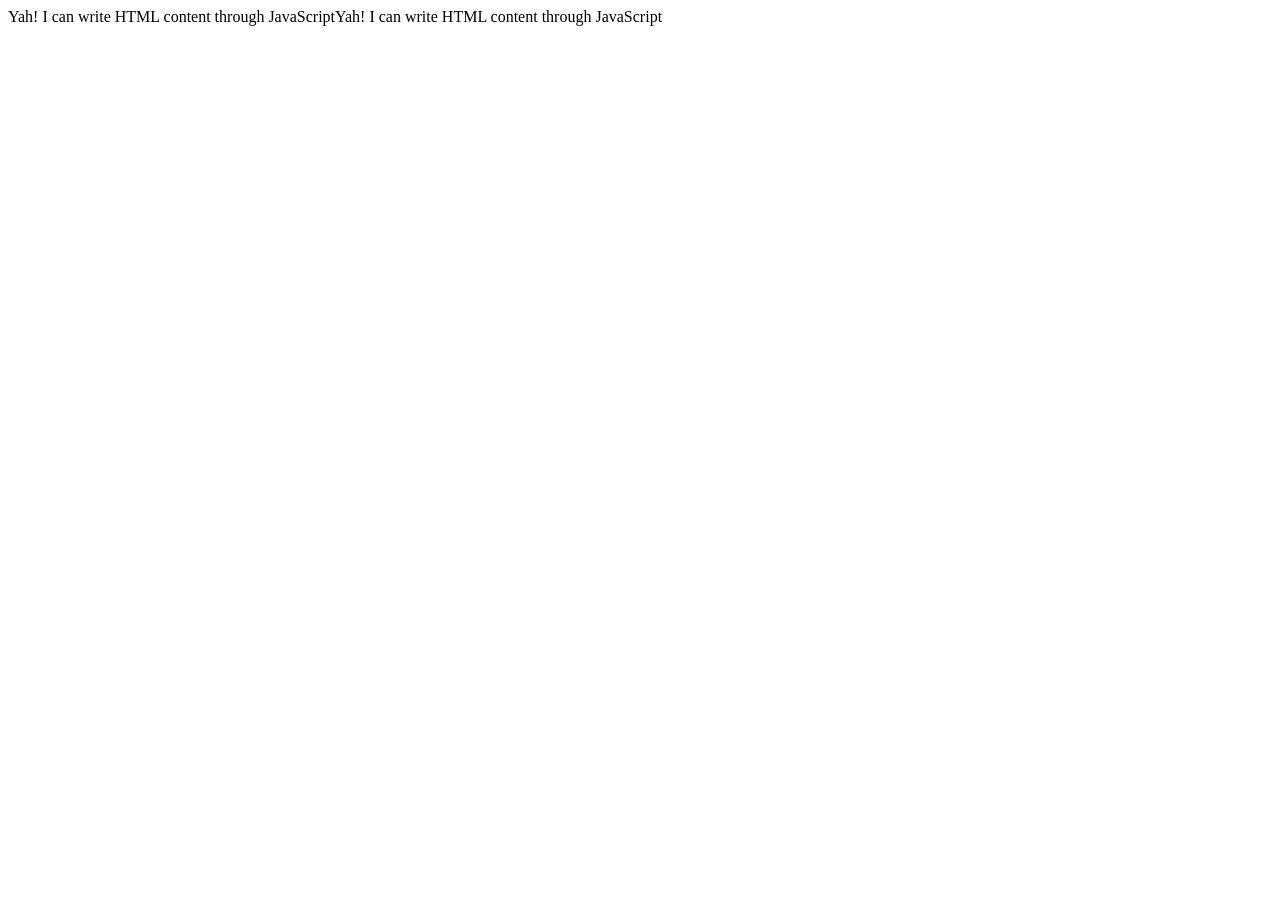
==== commit 79b9f370: "Add files via upload" ====
--- a/index.html
+++ b/index.html
@@ -1,221 +1,11 @@
 <!DOCTYPE html>
-<html>
+<html lang="en">
 <head>
-    <title>JavaScript Assignment</title>
-</head>
-
-<body>
-    chapter 01
-
-    <h1>JavaScript Chapter 1 Assignment</h1>
-
-    <hr>
-
-    <h2>Question 1</h2>
-    <p>Write a script to greet your website visitor using JS alert box.</p>
-
-    <hr>
-
-    <h2>Question 2</h2>
-    <p>Write a script to display following message on your web page:</p>
-
-    <hr>
-
-    <h2>Question 3</h2>
-    <p>Write a script to display following message on your web page (Hint: Use line break).</p>
-
-    <hr>
-
-    <h2>Question 4</h2>
-    <p>Write a script to display following messages in sequence:</p>
-
-    <hr>
-
-    <h2>Question 5</h2>
-    <p>Generate the following message through browser's developer console:</p>
-
-    <hr>
-
-    <h2>Question 6</h2>
-    <p>Make use of alerts in your new/existing HTML & CSS project.</p>
-
-    <button onclick="alert('Welcome to my HTML and CSS Project!')">
-        Click Here
-    </button>
-
-    <hr>
-
-    <h2>Question 7</h2>
-    <p>Practice placement of &lt;script&gt;&lt;/script&gt; element in following sections of your project in exercise 6:</p>
-
-    <h3>a. Head</h3>
-    <pre>
-&lt;head&gt;
-    &lt;script&gt;
-        alert("Script in Head");
-    &lt;/script&gt;
-&lt;/head&gt;
-    </pre>
-
-    <h3>b. Body (before your page's HTML)</h3>
-    <pre>
-&lt;body&gt;
-    &lt;script&gt;
-        alert("Script before HTML");
-    &lt;/script&gt;
-    </pre>
-
-    <h3>c. Body (inside your page's HTML)</h3>
-    <pre>
-&lt;body&gt;
-    &lt;h1&gt;My Website&lt;/h1&gt;
-    &lt;script&gt;
-        alert("Script inside HTML");
-    &lt;/script&gt;
-    </pre>
-
-    <h3>d. Body (after your page's HTML)</h3>
-    <pre>
-    &lt;script&gt;
-        alert("Script after HTML");
-    &lt;/script&gt;
-&lt;/body&gt;
-    </pre>
-
-    <hr>
-
-    <script>
-
-        // Question 1
-        alert("Welcome to my website!");
-
-        // Question 2
-        alert("Error! Please enter a valid password.");
-
-        // Question 3
-        alert("Welcome to JS Land...\nHappy Coding!");
-
-        // Question 4
-        alert("Welcome to JS Land...");
-        alert("Happy Coding!");
-
-        // Question 5
-        console.log("Hello... I can run JS through my web browser's console");
-
-    </script>
-    chapter 02
-
-    <!DOCTYPE html>
-<html>
-<head>
-    <title>Chapter 2 Assignment</title>
+    <meta charset="UTF-8">
+    <meta name="viewport" content="width=device-width, initial-scale=1.0">
+    <title>Document</title>
 </head>
 <body>
-
-<script>
-
-// Question 1
-var username;
-
-
-// Question 2
-var myName = "Umer Saleem";
-
-
-// Question 3
-var message = "Hello World";
-alert(message);
-
-
-// Question 4
-var studentName = "Jhone Doe";
-var studentAge = "15 years old";
-var course = "Certified Mobile Application Development";
-
-alert(studentName);
-alert(studentAge);
-alert(course);
-
-
-// Question 5
-var word = "PIZZA";
-
-alert(
-    word + "\n" +
-    word.slice(0, 4) + "\n" +
-    word.slice(0, 3) + "\n" +
-    word.slice(0, 2) + "\n" +
-    word.slice(0, 1)
-);
-
-
-// Question 6
-var email = "example@example.com";
-
-alert("My email address is " + email);
-
-
-// Question 7
-var book = "A smarter way to learn JavaScript";
-
-alert("I am trying to learn from the Book " + book);
-
-
-// Question 8
-document.write("Yah! I can write HTML content through JavaScript");
-
-
-// Question 9
-var design = "▬▬▬▬▬▬▬▬ஜ۩۞۩ஜ▬▬▬▬▬▬▬▬";
-
-alert(design);
-document.write("<br><br>" + design);
-
-</script>
-
-chapter 03
-  <h1>Chapter 3 - Variables for Numbers</h1>
-
-    <div id="order"></div>
-
-    <script>
-
-        // Question 1
-        var age = 15;
-        alert("I am " + age + " years old");
-
-
-        // Question 2
-        var visits = 14;
-        alert("You have visited this site " + visits + " times");
-
-
-       // Question 3
-var birthYear = 1990;
-
-document.write("My birth year is " + birthYear + "<br>");
-document.write("Data type of my declared variable is " + typeof birthYear);
-
-
-// Question 4
-var visitorName = "John Doe";
-var productTitle = "T-shirt";
-var quantity = 5;
-
-document.write("<br><br>");
-document.write(visitorName + " ordered " + quantity + " " + productTitle + "(s) on XYZ Clothing store");
-    </script>
-
-    
+    <script src="script.js"></script>
 </body>
-</html>
-
-
-
-
-    
-
-
-
-
-
+</html>
